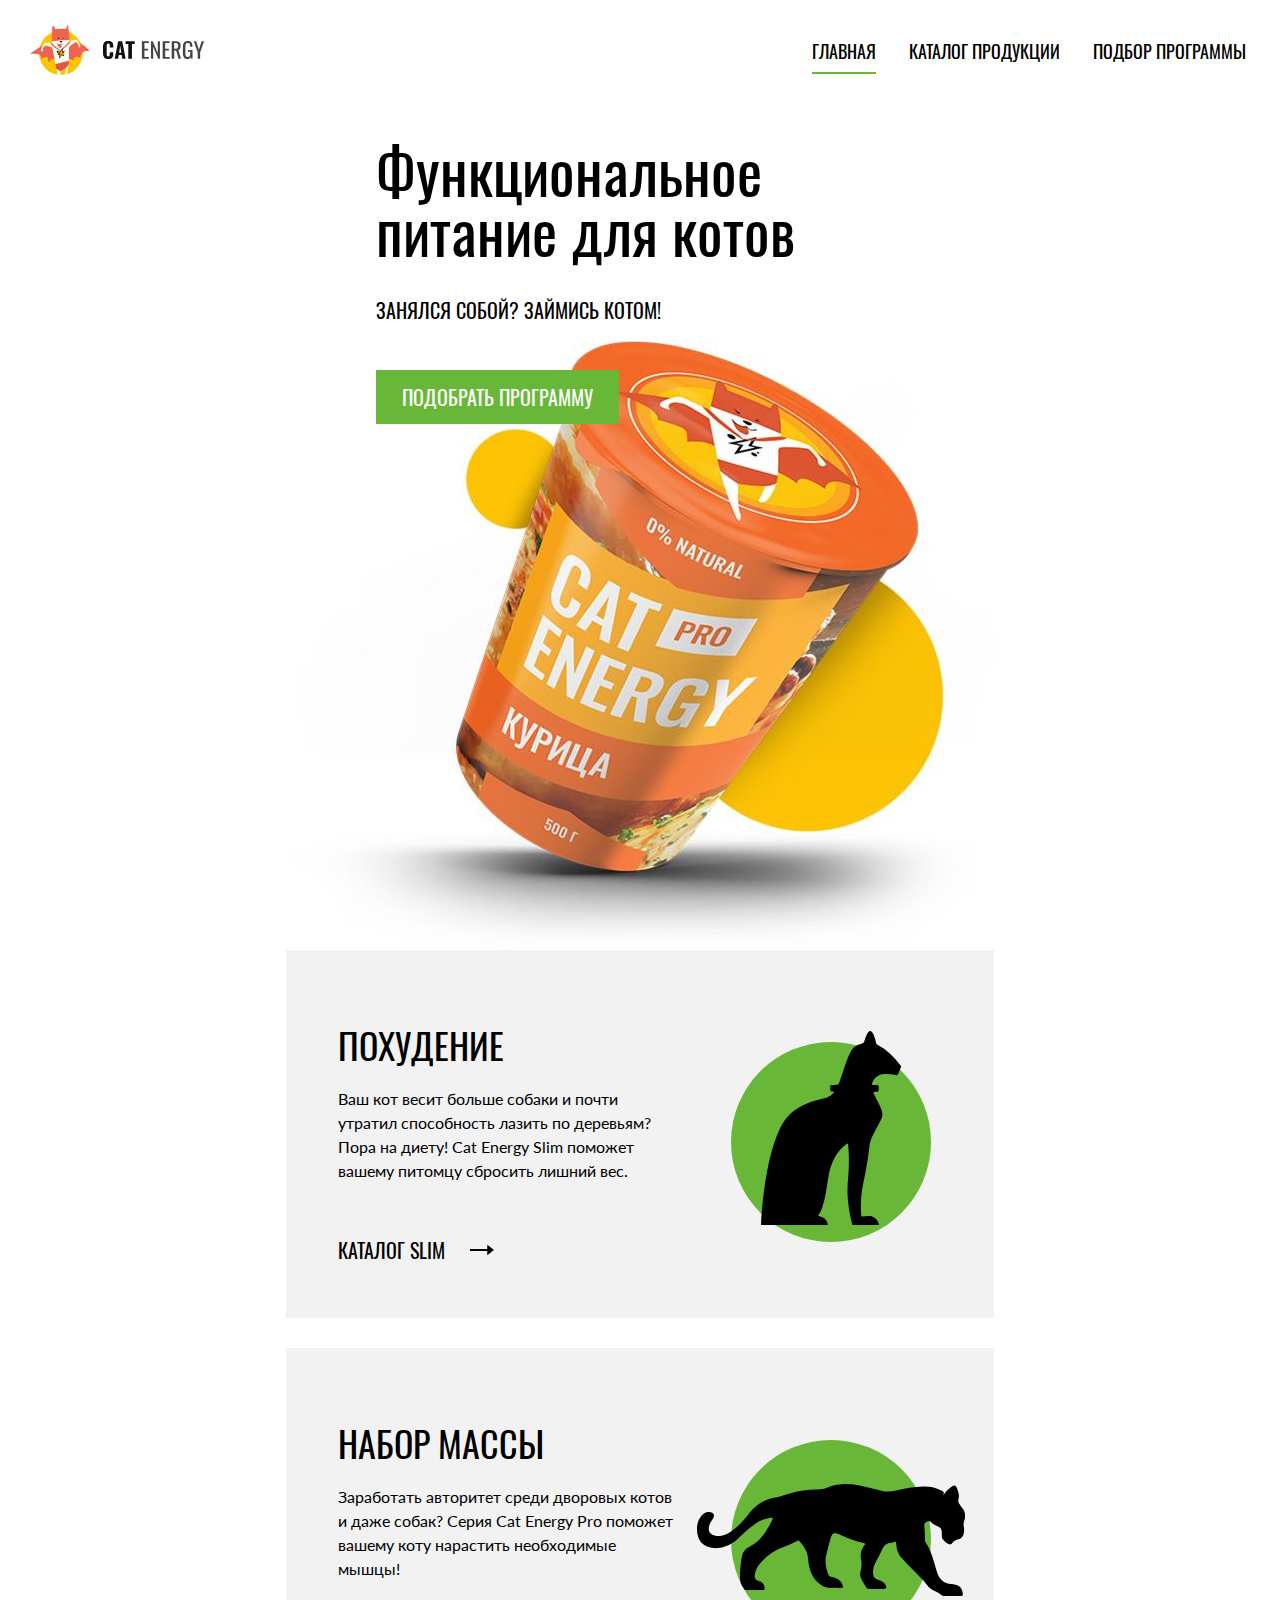
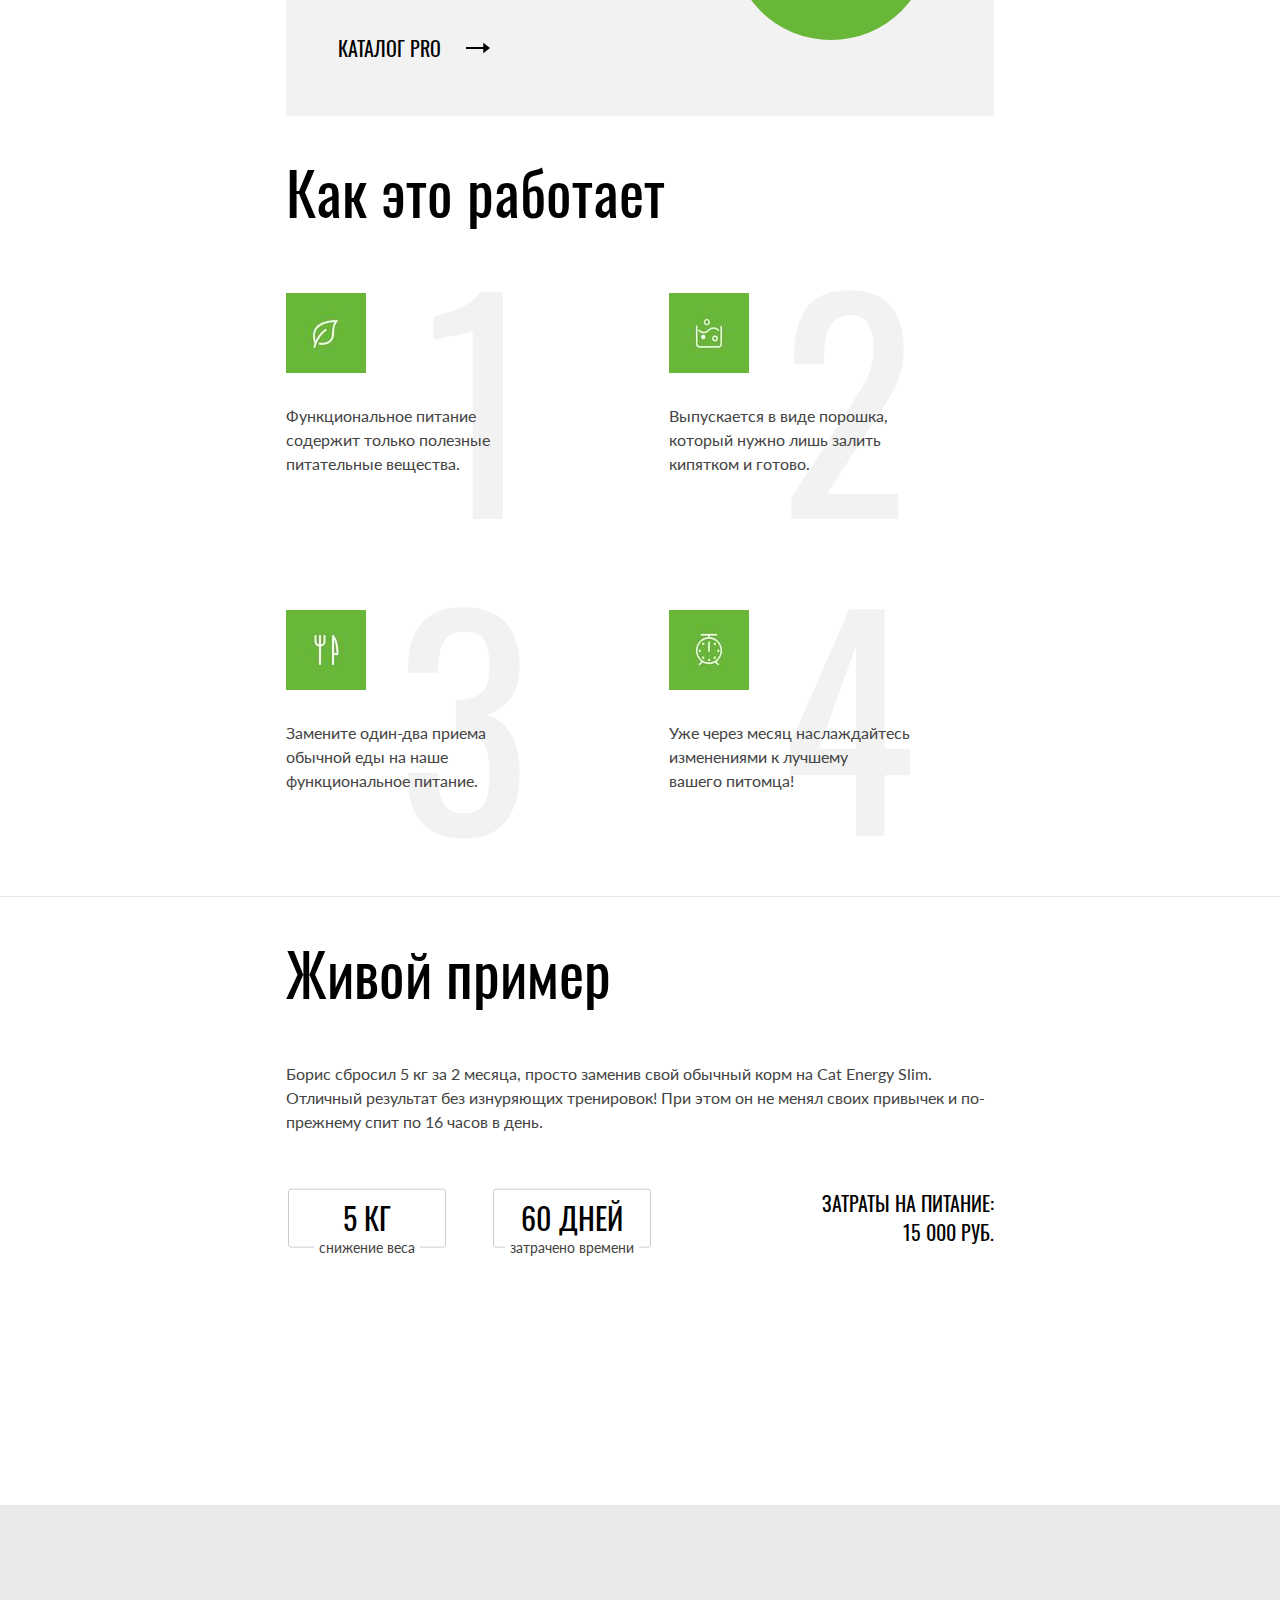
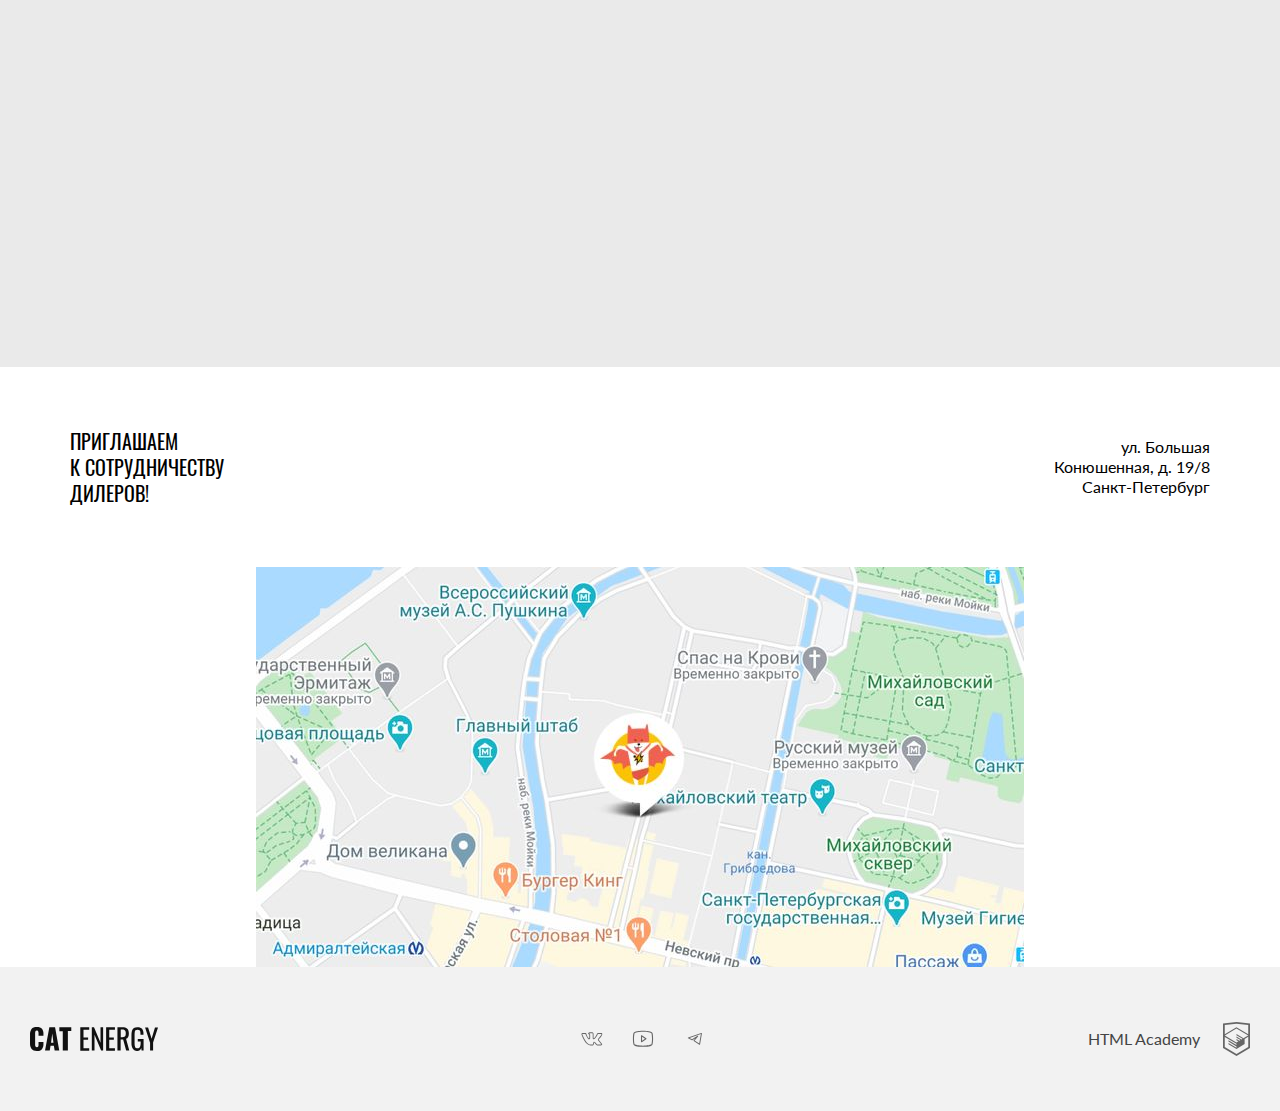
==== 12/index.html @ dd3bdf4f "Deploying to gh-pages from @ Onixel26/2522965-cat-energy-2@54f04f27e53004ab845d47463ffabe830abeaae7 " ====
<!DOCTYPE html><html lang="ru"><head><meta charset="UTF-8"><title>Cat Energy</title><meta name="viewport" content="width=device-width,initial-scale=1"><link rel="icon" href="favicon.ico"><link rel="icon" href="favicons/icon.svg" type="image/svg+xml"><link rel="apple-touch-icon" href="images/favicons/apple180.png"><link rel="manifest" href="manifest.webmanifest"><link rel="stylesheet" href="styles/styles.css"><script src="scripts/index.js" defer="defer"></script></head><body><header class="main-header"><a class="main-header__logo" href="#"><picture><source type="image/svg+xml" width="70" height="59" media="(min-width: 1440px)" srcset="images/content/logo/logo-desktop.svg"><source type="image/svg+xml" width="60" height="50" media="(min-width: 768px)" srcset="images/content/logo/logo-tablet.svg"><img src="images/content/logo/logo-mobile.svg" width="33" height="38" alt="Cat Energy логотип"></picture></a><a href="#"><picture><source type="image/svg+xml" width="118" height="21" media="(min-width: 1440px)" srcset="images/content/logo/text-logo-desktop.svg"><source type="image/svg+xml" width="101" height="18" media="(min-width: 768px)" srcset="images/content/logo/text-logo-tablet.svg"><img src="images/content/logo/text-logo-mobile.svg" width="101" height="18" alt="Cat Energy текстовый логотип"></picture></a><nav class="main-nav"><input class="burger-toggle" id="burger-toggle" name="burger-toggle-switch" type="checkbox"> <label for="burger-toggle"><span class="burger-toggle-decorate-border-center"></span></label><ul class="main-nav__list site-list"><li class="main-nav__item"><a class="main-nav__link main-nav__link--current" href="#">главная</a></li><li class="main-nav__item"><a class="main-nav__link" href="catalog.html">каталог продукции</a></li><li class="main-nav__item"><a class="main-nav__link" href="#">подбор программы</a></li></ul></nav></header><main class="page-main"><header class="page-main__header preview"><div class="preview__wrapper"><h3 class="preview__title">Функциональное питание для котов</h3><p class="preview__description">Занялся собой? Займись котом!</p><picture><source width="552" height="499" type="image/png" media="(min-width: 1440px)" srcset="images/content/preview/cat-food-preview-desktop@1x.png, images/content/preview/cat-food-preview-desktop@2x.png 2x"><source width="709" height="609" type="image/jpeg" media="(min-width: 768px)" srcset="images/content/preview/cat-food-preview-tablet@1x.jpg, images/content/preview/cat-food-preview-tablet@2x.jpg 2x"><img class="preview__image" src="images/content/preview/cat-food-preview-mobile@1x.png" srcset="images/content/preview/cat-food-preview-mobile@2x.png 2x" width="280" height="270" alt="Наш продукт"></picture><a class="button preview__select" href="#">подобрать программу</a></div></header><div class="blog-article-wrapper"><article class="blog-article"><div class="blog-article__title-wrapper"><div class="blog-article__cat-image"><span class="visually-hidden">Кошечка</span></div><h2 class="blog-article__title">похудение</h2></div><p class="blog-article__description">Ваш кот весит больше собаки и почти утратил способность лазить по деревьям? Пора на диету! Cat Energy Slim поможет вашему питомцу сбросить лишний вес.</p><a class="blog-article__button" href="#">каталог slim</a></article><article class="blog-article"><div class="blog-article__title-wrapper"><div class="blog-article__cat-image blog-article__cat-image--pro"><span class="visually-hidden">Кошечка</span></div><h2 class="blog-article__title">набор массы</h2></div><p class="blog-article__description">Заработать авторитет среди дворовых котов и даже собак? Серия Cat Energy Pro поможет вашему коту нарастить необходимые мышцы!</p><a class="blog-article__button" href="#">каталог pro</a></article></div><section class="advantages"><h2 class="advantages__title">Как это работает</h2><ul class="advantages__list"><li class="advantages__item"><p class="advantages__description">Функциональное питание содержит только полезные питательные вещества.</p></li><li class="advantages__item"><p class="advantages__description">Выпускается в виде порошка, который нужно лишь залить кипятком и готово.</p></li><li class="advantages__item"><p class="advantages__description">Замените один-два приема обычной еды на наше функциональное питание.</p></li><li class="advantages__item"><p class="advantages__description">Уже через месяц наслаждайтесь изменениями к лучшему вашего&nbsp;питомца!</p></li></ul></section><section class="review"><div class="review-container"><h2 class="review__title">Живой пример</h2><p class="review__description">Борис сбросил 5 кг за 2 месяца, просто заменив свой обычный корм на Cat Energy Slim. Отличный результат без изнуряющих тренировок! При этом он не менял своих привычек и по-прежнему спит по 16 часов в день.</p><div class="review__results-wrapper"><fieldset class="review__results"><legend class="review__results-title">снижение веса</legend><p class="review__results-description">5 кг</p></fieldset><fieldset class="review__results"><legend class="review__results-title">затрачено времени</legend><p class="review__results-description">60 дней</p></fieldset><h4 class="review__amount">затраты на питание: <span>15 000 руб.</span></h4></div></div></section></main><footer><address class="contacts"><div class="contacts-wrapper"><p class="contacts__title">приглашаем к&nbsp;сотрудничеству дилеров!</p><p class="contacts__description">ул. Большая Конюшенная, д. 19/8 Санкт-Петербург</p></div><div class="contacts__map-wrapper"><script async src="https://api-maps.yandex.ru/services/constructor/1.0/js/?um=constructor%3Af3ae4f041c8c75b8f6dee13e6ca60251a5fb6ab82fd69ae469c223d19f0957f6&amp;width=0;height=0;lang=ru_RU&amp;scroll=true"></script></div></address><div class="social-list-wrapper"><img src="images/content/logo/footer-text-logo.svg" alt="Текстовый логотип" width="128" height="24"><ul class="social-list"><li class="social-list__item"><a class="social-list__item-button social-list__item-button--vk" href="#"><span class="visually-hidden">Вконтакте</span></a></li><li class="social-list__item"><a class="social-list__item-button social-list__item-button--youtube" href="#"><span class="visually-hidden">Ютуб</span></a></li><li class="social-list__item"><a class="social-list__item-button social-list__item-button--tg" href="#"><span class="visually-hidden">Телеграм</span></a></li></ul><div class="copyright"><h3 class="copyright__title">HTML Academy</h3><img src="images/content/logo/footer-logo-copyright.svg" alt="Логотип html academy" width="27" height="34"></div></div></footer></body></html>
---- 12/styles/styles.css ----
@font-face{font-family:Lato;font-weight:400;font-style:normal;src:url(../fonts/lato/Lato-Regular.woff2)format("woff2");font-display:swap}@font-face{font-family:Oswald;font-weight:400;font-style:normal;src:url(../fonts/oswald/oswaldregular.woff2)format("woff2");font-display:swap}html{width:100%;height:100%}body{color:#000;background-color:#fff;width:100%;margin:0;font-family:Lato,sans-serif;font-size:14px;font-weight:400;line-height:18px;position:relative}img{display:block}a{color:#000;text-decoration:none}*,:before,:after{box-sizing:border-box}.button{color:#fff;text-transform:uppercase;text-align:center;background-color:#68b738;width:100%;padding-top:10px;padding-bottom:10px;font-family:Oswald,sans-serif;font-size:16px;font-weight:400;line-height:20px;display:inline-block}.visually-hidden{white-space:nowrap;-webkit-clip-path:inset(100%);clip-path:inset(100%);clip:rect(0 0 0 0);border:0;width:1px;height:1px;margin:-1px;padding:0;position:absolute;overflow:hidden}.main-header{justify-content:space-between;align-items:center;padding:13px 21px 14px 20px;display:flex;position:relative}@media (width>=768px){.main-header{justify-content:flex-start;margin-bottom:65px;padding:25px 34px 0 30px}}@media (width>=1440px){.main-header{padding:55px 110px 0}.main-header:before{content:"";z-index:-1;background-image:linear-gradient(#68b738d9,#68b738d9),url(../images/background/preview/preview-background-desktop@1x.jpg),linear-gradient(90deg,#515256,#424146);background-position:100% 100%;background-repeat:no-repeat;width:50%;height:694px;position:absolute;top:0;right:0}}@media (width>=768px){.main-header__logo{margin-right:13px}}@media (width>=1440px){.main-header__logo{margin-right:14px}}@media (width>=320px){.main-header--catalog{border-bottom:1px solid #d9d9d9;margin-bottom:27px}}@media (width>=768px){.main-header--catalog{border:none;margin-bottom:65px}}@media (width>=1440px){.main-header--catalog{margin-bottom:74px}.main-header--catalog:before{width:0;height:0}}.main-nav__link{text-transform:uppercase;border-bottom:1px solid #e6e6e6;width:100%;padding-top:22px;padding-bottom:23px;font-family:Oswald,sans-serif;font-size:20px;font-weight:400;line-height:20px;display:inline-block}@media (width>=768px){.main-nav__link{white-space:nowrap;border-bottom:none;padding-top:0;padding-bottom:12px;font-size:18px;font-weight:400;line-height:24px}}@media (width>=1440px){.main-nav__link{color:#fff;padding-bottom:10px;font-size:20px;font-weight:400;line-height:30px}}.main-nav__link:first-child{border-top:1px solid #e6e6e6}@media (width>=768px){.main-nav__link:first-child{border:none}}.main-nav label{background-color:#fff;width:24px;height:24px;display:block;position:relative}@media (width>=768px){.main-nav label{display:none}}.main-nav label:before,.main-nav label:after,.burger-toggle-decorate-border-center{background-color:#000;width:100%;height:2px;transition:all .3s;position:absolute}.main-nav label:before{content:"";top:2px}.main-nav label:after{content:"";bottom:4px}.burger-toggle-decorate-border-center{top:10px}.burger-toggle:checked~label:after{bottom:10px;transform:rotate(45deg)}.burger-toggle:checked~label:before,.burger-toggle:checked~label .burger-toggle-decorate-border-center{top:12px;transform:rotate(-45deg)}.burger-toggle:checked~.main-nav__list{transform:scale(1)}.burger-toggle{display:none}.main-nav__list{z-index:5;transform-origin:top;flex-direction:column;width:100%;margin-top:0;margin-bottom:0;padding-left:0;list-style:none;transition:all .5s;display:flex;position:absolute;top:65px;right:0;transform:scaleY(0)}@media (width>=768px){.main-nav__list{flex-direction:row;gap:33px;position:static;top:0;transform:scale(1)}}.main-nav__item{text-align:center;background-color:#fff;width:100%}@media (width>=1440px){.main-nav__item{background-color:#0000}}.main-nav{display:flex}@media (width>=768px){.main-nav{align-self:end;margin-left:auto}}@media (width>=1440px){.main-nav__link--catalog{color:#000}}@media (width>=768px){.main-nav__link--current,.main-nav__link--catalog--current{text-underline-offset:9px;text-underline-position:under;-webkit-text-decoration:underline #68b738;text-decoration:underline #68b738;text-decoration-thickness:2px}}@media (width>=1440px){.main-nav__link--current,.main-nav__link--catalog--current{text-underline-offset:6px}.main-nav__link--current{text-decoration-color:#fff}}.preview__title{color:#fff;margin-top:0;margin-bottom:25px;font-family:Oswald,sans-serif;font-size:36px;font-weight:400;line-height:36px}@media (width>=768px){.preview__title{color:#000;max-width:425px;margin-bottom:40px;margin-left:90px;font-size:60px;font-weight:400;line-height:60px}}@media (width>=1440px){.preview__title{margin-left:80px}}.preview__description{color:#fff;text-transform:uppercase;word-break:break-word;margin-top:0;margin-bottom:28px;font-family:Oswald,sans-serif;font-size:14px;font-weight:400;line-height:14px}@media (width>=768px){.preview__description{color:#000;max-width:425px;margin-bottom:50px;margin-left:90px;font-size:20px;font-weight:400;line-height:20px}}@media (width>=1440px){.preview__description{margin-bottom:52px;margin-left:80px}}.preview{color:#fff;text-align:center;background-image:linear-gradient(#68b738d9,#68b738d9),url(../images/background/preview/preview-background-mobile@1x.jpg),linear-gradient(90deg,#515256,#424146);background-position:50% 0;background-repeat:no-repeat;background-size:auto 302px;margin-bottom:20px}@media (resolution>=2dppx){.preview{background-image:linear-gradient(#68b738d9,#68b738d9),url(../images/background/preview/preview-background-mobile@2x.jpg),linear-gradient(90deg,#515256,#424146);background-position:50% 0;background-repeat:no-repeat;background-size:auto 302px}}@media (width>=768px){.preview{text-align:start;background:0 0;margin-bottom:0}}@media (width>=1440px){.preview{text-align:start;background:0 0;margin-bottom:82px;position:relative}}.preview__wrapper{width:280px;margin:0 auto;padding-top:27px}@media (width>=768px){.preview__wrapper{width:708px;padding:0 0 526px;position:relative}}@media (width>=1440px){.preview__wrapper{width:1220px;padding:110px 0 184px}}.preview__image{margin:0 auto}@media (width>=768px){.preview__image{z-index:-1;width:709px;height:609px;position:absolute;bottom:0;left:0}}@media (width>=1440px){.preview__image{width:552px;height:500px;top:29px;left:calc(50% - 162px)}}@media (width>=768px){.preview__select{width:auto;max-width:425px;margin-left:90px;padding:14px 26px;font-size:20px;font-weight:400;line-height:26px}}@media (width>=1440px){.preview__select{margin-left:80px}}.blog-article__title{text-transform:uppercase;margin-top:0;margin-bottom:0;font-family:Oswald,sans-serif;font-size:24px;font-weight:400;line-height:37px}@media (width>=768px){.blog-article__title{font-size:36px;font-weight:400;line-height:36px}}.blog-article__description{color:#444;border-bottom:1px solid #d9d9d9;margin-top:0;margin-bottom:15px;padding-bottom:23px;font-size:16px;font-weight:400;line-height:24px}@media (width>=768px){.blog-article__description{color:#000;border:none;margin-bottom:52px;padding-bottom:0;font-size:16px;font-weight:400;line-height:24px}}@media (width>=1440px){.blog-article__description{margin-bottom:27px}}.blog-article__button{text-transform:uppercase;margin-top:0;margin-bottom:0;font-family:Oswald,sans-serif;font-size:16px;font-weight:400;line-height:16px;position:relative}@media (width>=768px){.blog-article__button{font-size:20px;font-weight:400;line-height:30px}}.blog-article__button:after{content:"";background:url(../icons/stack.svg#blog-icon-arrow);width:24px;height:12px;display:block;position:absolute;top:calc(50% - 6px);right:-39px}@media (width>=768px){.blog-article__button:after{right:-49px}}.blog-article{background-color:#f2f2f2;padding:24px 20px 18px}@media (width>=768px){.blog-article{padding:77px 316px 53px 52px}}@media (width>=1440px){.blog-article{padding:47px 61px 55px 52px}}.blog-article-wrapper{grid-template-columns:1fr;gap:20px;width:280px;margin:0 auto 20px;display:grid}@media (width>=768px){.blog-article-wrapper{gap:30px;width:708px;margin-bottom:45px}}@media (width>=1440px){.blog-article-wrapper{grid-template-columns:repeat(2,570px);gap:80px;width:1220px;margin-bottom:71px}}.blog-article__cat-image{background-color:#68b738;border-radius:50%;width:50px;height:50px;margin-right:20px;position:relative}.blog-article__cat-image:before{content:"";background-image:url(../images/background/background-icons/blog-article-cat-icon-slim.svg);background-repeat:no-repeat;background-position:contain;width:36px;height:50px;display:block;position:absolute;top:-3px;left:7px}@media (width>=768px){.blog-article__cat-image{width:200px;height:200px;margin-right:0;position:absolute;top:15px;right:-253px}.blog-article__cat-image:before{width:140px;height:194px;top:-11px;left:30px}}@media (width>=1440px){.blog-article__cat-image{width:100px;height:100px;margin-right:62px;position:relative;top:auto;right:auto}.blog-article__cat-image:before{width:70px;height:97px;top:-6px;left:15px}}.blog-article__cat-image--pro:before{background-image:url(../images/background/background-icons/blog-article-cat-icon-pro.svg);width:67px;height:28px;top:11px;left:-9px}@media (width>=768px){.blog-article__cat-image--pro:before{width:268px;height:112px;top:44px;left:-34px}}@media (width>=1440px){.blog-article__cat-image--pro:before{width:134px;height:56px;top:20px;left:-19px}}.blog-article__title-wrapper{align-items:center;margin-bottom:22px;display:flex}@media (width>=768px){.blog-article__title-wrapper{margin-bottom:24px;position:relative}}@media (width>=1440px){.blog-article__title-wrapper{margin-bottom:39px}}.advantages__title{margin-top:0;margin-bottom:40px;font-family:Oswald,sans-serif;font-size:36px;font-weight:400;line-height:40px}@media (width>=768px){.advantages__title{margin-bottom:72px;font-size:60px;font-weight:400;line-height:60px}}.advantages__description{color:#444;margin-top:0;margin-bottom:0;font-size:14px;font-weight:400;line-height:18px}@media (width>=768px){.advantages__description{font-size:16px;font-weight:400;line-height:24px}}.advantages__list{grid-template-columns:1fr;grid-auto-rows:minmax(60px,1fr);gap:20px;margin:0 auto;padding-left:0;list-style:none;display:grid}@media (width>=768px){.advantages__list{counter-reset:blockNum 0;grid-template-columns:repeat(auto-fit,245px);gap:77px 138px}}@media (width>=1440px){.advantages__list{gap:79px}}.advantages{width:280px;margin:0 auto 49px}@media (width>=768px){.advantages{width:708px;margin-bottom:45px;padding-bottom:47px;position:relative}.advantages:after{content:"";background-color:#e6e6e6;width:200%;height:1px;position:absolute;bottom:0;left:-50%}}@media (width>=1440px){.advantages{border:none;width:1220px;margin-bottom:69px}.advantages:after{width:0;height:0}}.advantages__item{padding:2px 0 4px 80px}@media (width>=768px){.advantages__item{counter-increment:blockNum;background-size:80px 80px;padding:111px 0 57px;position:relative}.advantages__item:after{content:counter(blockNum);color:#f2f2f2;z-index:-1;font-family:Oswald,sans-serif;font-size:280px;font-weight:400;line-height:280px;display:inline-block;position:absolute;bottom:0;right:0}}.advantages__item:last-child{margin-bottom:0}.advantages__item:first-child{background-image:url(../images/background/advantages/advantages-background-mobile-1@1x.jpg);background-repeat:no-repeat;background-size:60px 60px}@media (resolution>=2dppx){.advantages__item:first-child{background-image:url(../images/background/advantages/advantages-background-mobile-1@2x.jpg);background-repeat:no-repeat;background-size:60px 60px}}@media (width>=768px){.advantages__item:first-child{background-image:url(../images/background/advantages/advantages-background-tablet-1@1x.jpg);background-repeat:no-repeat;background-size:80px 80px}}@media (width>=768px) and (resolution>=2dppx){.advantages__item:first-child{background-image:url(../images/background/advantages/advantages-background-tablet-1@2x.jpg);background-repeat:no-repeat;background-size:80px 80px}}.advantages__item:nth-child(2){background-image:url(../images/background/advantages/advantages-background-mobile-2@1x.jpg);background-repeat:no-repeat;background-size:60px 60px}@media (resolution>=2dppx){.advantages__item:nth-child(2){background-image:url(../images/background/advantages/advantages-background-mobile-2@2x.jpg);background-repeat:no-repeat;background-size:60px 60px}}@media (width>=768px){.advantages__item:nth-child(2){background-image:url(../images/background/advantages/advantages-background-tablet-2@1x.jpg);background-repeat:no-repeat;background-size:80px 80px}}@media (width>=768px) and (resolution>=2dppx){.advantages__item:nth-child(2){background-image:url(../images/background/advantages/advantages-background-tablet-2@2x.jpg);background-repeat:no-repeat;background-size:80px 80px}}.advantages__item:nth-child(3){background-image:url(../images/background/advantages/advantages-background-mobile-3@1x.jpg);background-repeat:no-repeat;background-size:60px 60px}@media (resolution>=2dppx){.advantages__item:nth-child(3){background-image:url(../images/background/advantages/advantages-background-mobile-3@2x.jpg);background-repeat:no-repeat;background-size:60px 60px}}@media (width>=768px){.advantages__item:nth-child(3){background-image:url(../images/background/advantages/advantages-background-tablet-3@1x.jpg);background-repeat:no-repeat;background-size:80px 80px}}@media (width>=768px) and (resolution>=2dppx){.advantages__item:nth-child(3){background-image:url(../images/background/advantages/advantages-background-tablet-3@2x.jpg);background-repeat:no-repeat;background-size:80px 80px}}.advantages__item:nth-child(4){background-image:url(../images/background/advantages/advantages-background-mobile-4@1x.jpg);background-repeat:no-repeat;background-size:60px 60px}@media (resolution>=2dppx){.advantages__item:nth-child(4){background-image:url(../images/background/advantages/advantages-background-mobile-4@2x.jpg);background-repeat:no-repeat;background-size:60px 60px}}@media (width>=768px){.advantages__item:nth-child(4){background-image:url(../images/background/advantages/advantages-background-tablet-4@1x.jpg);background-repeat:no-repeat;background-size:80px 80px}}@media (width>=768px) and (resolution>=2dppx){.advantages__item:nth-child(4){background-image:url(../images/background/advantages/advantages-background-tablet-4@2x.jpg);background-repeat:no-repeat;background-size:80px 80px}}.review{background-color:#eaeaea}@media (width>=768px){.review{z-index:-1;background-color:#fff;position:relative}.review:after{content:"";z-index:-2;background-color:#eaeaea;width:100%;height:462px;position:absolute;bottom:0;right:0}}@media (width>=1440px){.review:after{background-color:#f2f2f2}}.review-container{width:280px;margin:0 auto;padding-top:25px;padding-bottom:316px}@media (width>=768px){.review-container{width:708px;padding-top:0;padding-bottom:712px}}@media (width>=1440px){.review-container{width:1220px;padding-bottom:75px}}.review__title{margin-top:0;margin-bottom:40px;font-family:Oswald,sans-serif;font-size:36px;font-weight:400;line-height:40px}@media (width>=768px){.review__title{margin-bottom:60px;font-size:60px;font-weight:400;line-height:60px}}@media (width>=1440px){.review__title{margin-bottom:146px}}.review__description{color:#444;margin-top:0;margin-bottom:20px;font-size:14px;font-weight:400;line-height:18px}@media (width>=768px){.review__description{margin-bottom:55px;font-size:16px;font-weight:400;line-height:24px}}@media (width>=1440px){.review__description{max-width:436px;margin-bottom:69px}}.review__results-wrapper{grid-template-columns:1fr 1fr;column-gap:32px;display:grid}@media (width>=768px){.review__results-wrapper{grid-template-columns:162px 162px 1fr;column-gap:43px}}@media (width>=1440px){.review__results-wrapper{grid-template-columns:162px 162px;gap:55px 42px}}.review__results,.review__results-description,.review__results-title{transform:rotate(180deg)}.review__results{border:1px solid #cdcdcd;border-radius:3px;margin-bottom:20px}@media (width>=768px){.review__results{margin-bottom:0}}.review__results-description{text-align:center;text-transform:uppercase;margin-top:0;margin-bottom:0;font-family:Oswald,sans-serif;font-size:24px;font-weight:400;line-height:24px}@media (width>=768px){.review__results-description{font-size:30px;font-weight:400;line-height:37px}}.review__results-title{color:#444;text-align:center;max-width:87px;margin-top:0;margin-bottom:0;padding:0 15px;font-size:12px;font-weight:400;line-height:12px}@media (width>=768px){.review__results-title{max-width:135px;padding:0 5px;font-size:14px;font-weight:400;line-height:14px}}.review__amount{text-align:center;text-transform:uppercase;grid-column:1/3;margin-top:0;margin-bottom:0;font-family:Oswald,sans-serif;font-size:14px;font-weight:400;line-height:20px}@media (width>=768px){.review__amount{text-align:right;grid-column:3/4;max-width:174px;margin-left:auto;font-size:20px;font-weight:400;line-height:29px}}@media (width>=1440px){.review__amount{text-align:left;grid-column:1/3;max-width:none;margin-left:0}.review__amount span{margin-left:63px}}.contacts-wrapper{grid-template-columns:repeat(2,140px);justify-content:space-between;align-items:center;padding:26px 20px;display:grid}@media (width>=768px){.contacts-wrapper{grid-template-columns:163px 163px;padding:61px 70px}}@media (width>=1440px){.contacts-wrapper{background-color:#fff;width:565px;padding:60px 78px 60px 80px;position:absolute;top:95px;left:110px}}.contacts__title{text-transform:uppercase;margin-top:0;margin-bottom:0;font-family:Oswald,sans-serif;font-size:16px;font-style:normal;font-weight:400;line-height:20px}@media (width>=768px){.contacts__title{font-size:20px;font-weight:400;line-height:26px}}.contacts__description{margin-top:0;margin-bottom:0;font-size:14px;font-style:normal;font-weight:400;line-height:20px}@media (width>=768px){.contacts__description{text-align:right;font-size:16px;font-weight:400;line-height:20px}}.contacts__map-wrapper{background-image:url(../images/background/save-map-background/save-map-mobile@1x.jpg);background-position:50% 0;background-repeat:no-repeat;background-size:contain;width:100%;height:362px}@media (resolution>=2dppx){.contacts__map-wrapper{background-image:url(../images/background/save-map-background/save-map-mobile@2x.jpg);background-repeat:no-repeat;background-size:contain}}@media (width>=768px){.contacts__map-wrapper{background-image:url(../images/background/save-map-background/save-map-tablet@1x.jpg);background-repeat:no-repeat;background-size:contain;height:400px}}@media (width>=768px) and (resolution>=2dppx){.contacts__map-wrapper{background-image:url(../images/background/save-map-background/save-map-tablet@2x.jpg);background-repeat:no-repeat;background-size:contain}}@media (width>=1440px){.contacts__map-wrapper{background-image:url(../images/background/save-map-background/save-map-desktop@1x.jpg);background-repeat:no-repeat;background-size:contain}}.contacts-wrapper--catalog{background-color:#f2f2f2}@media (width>=1440px){.contacts{position:relative}}.social-list-wrapper{text-align:center;background-color:#f2f2f2;flex-direction:column;align-items:center;padding:40px 20px;display:flex}@media (width>=768px){.social-list-wrapper{text-align:start;flex-direction:row;justify-content:space-between;padding:55px 30px}}.social-list-wrapper img{margin-bottom:20px}@media (width>=768px){.social-list-wrapper img{margin-bottom:0}}.social-list{border-top:1px solid #d9d9d9;border-bottom:1px solid #d9d9d9;justify-content:center;gap:24px;width:100%;margin-top:0;margin-bottom:20px;padding-top:20px;padding-bottom:20px;padding-left:0;list-style:none;display:flex}@media (width>=768px){.social-list{border:none;margin-bottom:0;padding:0 0 0 40px}}.social-list__item-button{width:28px;height:20px;display:block}.social-list__item-button--vk{background-image:url(../icons/stack.svg#social-button-vk);background-position:50%;background-repeat:no-repeat;background-size:27px 17px}.social-list__item-button--youtube{background-image:url(../icons/stack.svg#social-button-youtube);background-position:50%;background-repeat:no-repeat;background-size:24px 18.5px}.social-list__item-button--tg{background-image:url(../icons/stack.svg#social-button-tg);background-position:50%;background-repeat:no-repeat;background-size:19.5px 17px}.copyright{justify-content:space-between;align-items:center;width:100%;display:flex}@media (width>=768px){.copyright{justify-content:flex-start;gap:23px;width:auto}}.copyright__title{color:#444;white-space:nowrap;margin-top:0;margin-bottom:0;font-size:16px;font-weight:400;line-height:20px}.copyright img{margin-bottom:0}.catalog-layout__title{width:280px;margin:0 auto 41px;font-family:Oswald,sans-serif;font-size:36px;font-weight:400;line-height:36px}@media (width>=768px){.catalog-layout__title{border:none;width:708px;margin-bottom:165px;font-size:60px;font-weight:400;line-height:60px}}@media (width>=1152px){.catalog-layout__title{width:1092px}}@media (width>=1440px){.catalog-layout__title{width:1220px}}.catalog-layout__list{border-top:1px solid #ebebeb;border-bottom:1px solid #ebebeb;grid-template-columns:repeat(auto-fit,320px);justify-content:center;margin-top:0;margin-bottom:0;padding-left:0;list-style:none;display:grid}@media (width>=768px){.catalog-layout__list{border:none;grid-template-columns:repeat(auto-fit,324px);gap:141px 60px;padding:0 30px}}@media (width>=1440px){.catalog-layout__list{grid-template-columns:repeat(4,245px);gap:144px 80px;padding:0 110px}}.catalog-layout__item{grid-template-columns:1fr 1fr;padding:20px 20px 24px;display:grid}.catalog-layout__item:not(:last-child){border-bottom:1px solid #ebebeb}@media (width>=640px){.catalog-layout__item:nth-last-child(2){border:none}}@media (width>=768px){.catalog-layout__item{background-color:#f2f2f2;border:none;grid-template-columns:1fr;padding:0 37px 40px}}.catalog-layout__item-title{text-transform:uppercase;color:#222;max-width:76px;margin-top:0;margin-bottom:14px;font-family:Oswald,sans-serif;font-size:16px;font-weight:400;line-height:20px}@media (width>=768px){.catalog-layout__item-title{text-align:center;max-width:135px;margin:0 auto 20px;font-size:20px;font-weight:400;line-height:24px}}@media (width>=1440px){.catalog-layout__item-title{margin-bottom:23px}}.catalog-layout__item-description{color:#444;margin-top:0;margin-bottom:21px;font-size:12px;font-weight:400;line-height:16px}@media (width>=768px){.catalog-layout__item-description{margin-bottom:32px;font-size:16px;font-weight:400;line-height:20px}}.catalog-layout__item-description dd{text-align:right;margin-left:auto}@media (width>=768px){.catalog-layout__item-description dd{border-bottom:1px solid #cdcdcd;margin-bottom:7px;padding-bottom:4px}}.catalog-layout__item-description dt{float:left;clear:both}.catalog-layout__item--additional{text-align:center;grid-template-columns:1fr;padding-top:78px}@media (width>=768px){.catalog-layout__item--additional{background:0 0;border:2px solid #f2f2f2;padding-top:158px;padding-bottom:38px}}@media (width>=1440px){.catalog-layout__item--additional{padding-top:148px}}.catalog-layout__item-description--additional{color:#444;margin-top:0;margin-bottom:21px;font-size:12px;font-weight:400;line-height:16px;display:inline}@media (width>=768px){.catalog-layout__item-description--additional{margin-bottom:82px;font-size:16px;font-weight:400;line-height:18px}}@media (width>=1440px){.catalog-layout__item-description--additional{margin-bottom:90px}}.catalog-layout__item-title--additional{max-width:100%;margin-top:0;margin-bottom:8px;position:relative}.catalog-layout__item-title--additional:before,.catalog-layout__item-title--additional:after{content:"";background-color:#d3d3d3;width:30px;height:2px;display:block;position:absolute;top:-39px;left:50%;transform:translate(-50%)}.catalog-layout__item-title--additional:after{transform:translate(-50%)rotate(90deg)}@media (width>=768px){.catalog-layout__item-title--additional{max-width:170px;margin-bottom:23px}.catalog-layout__item-title--additional:before,.catalog-layout__item-title--additional:after{width:60px;top:-80px}}@media (width>=1440px){.catalog-layout__item-title--additional{margin-bottom:26px}.catalog-layout__item-title--additional:before,.catalog-layout__item-title--additional:after{top:-70px}}.catalog-layout__item-button-additional{color:#444;background-color:#f2f2f2}.catalog-layout{margin-bottom:25px}@media (width>=768px){.catalog-layout{margin-bottom:74px}}.catalog-layout__item-image-wrapper{justify-content:center;align-items:center;width:140px;height:107px;display:flex}@media (width>=768px){.catalog-layout__item-image-wrapper{width:200px;height:210px;margin:-71px auto 22px}}@media (width>=1440px){.catalog-layout__item-image-wrapper{width:169px;height:210px;margin-bottom:12px}}.catalog-layout__item-button{grid-column:1/3}@media (width>=768px){.catalog-layout__item-button{grid-column:1/2}}.sub-product{grid-template-columns:1fr;margin-bottom:40px;padding:0 20px;display:grid}@media (width>=768px){.sub-product{width:708px;margin:0 auto 80px;padding:0}}@media (width>=1440px){.sub-product{grid-template-columns:896px 245px;column-gap:80px;width:1220px}}.sub-product__list{margin-top:0;margin-bottom:35px;padding-left:0;list-style:none}@media (width>=768px){.sub-product__list{margin-bottom:70px}}@media (width>=1440px){.sub-product__list{margin-bottom:0}}.sub-product__item{border-bottom:1px solid #cdcdcd;grid-template-columns:1fr;padding:13px 0 19px;display:grid}.sub-product__item:first-child{border-top:1px solid #cdcdcd}@media (width>=768px){.sub-product__item{border-left:1px solid #cdcdcd;border-right:1px solid #cdcdcd;grid-template-columns:1fr 1fr;padding:26px 38px 28px}}@media (width>=1440px){.sub-product__item{border:none;border-bottom:1px solid #cdcdcd;grid-template-columns:160px auto 244px;align-items:center;padding:15px 0 17px}}.sub-product__title{margin-top:0;margin-bottom:36px;font-family:Oswald,sans-serif;font-size:24px;font-weight:400;line-height:24px}@media (width>=768px){.sub-product__title{margin-bottom:80px;margin-left:40px;font-size:32px;font-weight:400;line-height:32px}}@media (width>=1440px){.sub-product__title{grid-column:1/3;margin-left:0;font-size:40px;font-weight:400;line-height:40px}}.line-shadow-title{background:#fff;width:-moz-fit-content;width:fit-content;position:relative;box-shadow:-40px 0 #fff,40px 0 #fff}.line-shadow-title:after{content:"";z-index:-1;background:#68b738;width:100vw;height:2px;position:absolute;top:calc(50% - 1px);right:0;box-shadow:100vw 0 #68b738}.sub-product__item-title{text-transform:uppercase;margin-top:0;margin-bottom:13px;font-family:Oswald,sans-serif;font-size:16px;font-weight:400;line-height:16px}@media (width>=768px){.sub-product__item-title{margin-bottom:25px;font-size:20px;font-weight:400;line-height:20px}}@media (width>=1440px){.sub-product__item-title{margin-bottom:0}}.sub-product__item-description{grid-template-columns:max-content auto;margin-top:0;margin-bottom:15px;font-size:14px;font-weight:400;line-height:14px;display:grid}@media (width>=768px){.sub-product__item-description{grid-template-columns:1fr 90px;margin-bottom:0;font-size:16px;font-weight:400;line-height:20px}}@media (width>=1440px){.sub-product__item-description{grid-template-columns:295px 1fr;margin-right:40px}}.sub-product__item-description dt{float:left}@media (width>=768px){.sub-product__item-description dt{text-align:right}}.sub-product__item-description dd{text-align:right;margin-left:0}@media (width>=768px){.sub-product__item-button{grid-column:1/3}}@media (width>=1440px){.sub-product__item-button{grid-column:3/4}}.sub-product__promo{background-image:linear-gradient(#68b738d9,#68b738d9),url(../images/background/sub-product/sub-product-background-mobile@1x.jpg),linear-gradient(90deg,#515256,#424146);background-position:50%;background-repeat:no-repeat;background-size:cover;justify-content:center;width:100%;min-height:290px;display:flex}@media (resolution>=2dppx){.sub-product__promo{background-image:linear-gradient(#68b738d9,#68b738d9),url(../images/background/sub-product/sub-product-background-mobile@2x.jpg),linear-gradient(90deg,#515256,#424146);background-repeat:no-repeat}}@media (width>=768px){.sub-product__promo{background-image:linear-gradient(#68b738d9,#68b738d9),url(../images/background/sub-product/sub-product-background-tablet@1x.jpg),linear-gradient(90deg,#515256,#424146);background-repeat:no-repeat;justify-content:flex-end;min-height:200px}}@media (width>=768px) and (resolution>=2dppx){.sub-product__promo{background-image:linear-gradient(#68b738d9,#68b738d9),url(../images/background/sub-product/sub-product-background-tablet@2x.jpg),linear-gradient(90deg,#515256,#424146);background-repeat:no-repeat}}@media (width>=1440px){.sub-product__promo{min-height:none;background-image:linear-gradient(#68b738d9,#68b738d9),url(../images/background/sub-product/sub-product-background-mobile@2x.jpg),linear-gradient(90deg,#515256,#424146);background-repeat:no-repeat}}.sub-product__promo p{color:#fff;text-align:center;max-width:161px;margin-top:0;margin-bottom:0;padding:187px 0 43px;font-size:16px;font-weight:400;line-height:20px;position:relative}.sub-product__promo p:after{content:"";background:url(../images/background/sub-product/sub-product-gift-icon.svg);width:78px;height:80px;display:block;position:absolute;top:59px;left:50%;transform:translate(-50%)}@media (width>=768px){.sub-product__promo p{text-align:start;margin:71px 125px 69px 0;padding:0}.sub-product__promo p:after{top:-14px;left:-304px}}@media (width>=1440px){.sub-product__promo p{text-align:center;margin:auto auto 0;padding:0 0 43px}.sub-product__promo p:after{width:80px;height:83px;top:-129px;left:50%;transform:translate(-50%)}}.newsletter-catalog{margin-bottom:40px;padding:0 20px}@media (width>=768px){.newsletter-catalog{width:632px;margin:0 auto 80px;padding:0}}@media (width>=1440px){.newsletter-catalog{width:1220px;margin-bottom:104px}}.newsletter-catalog__title{margin-top:0;margin-bottom:32px;font-family:Oswald,sans-serif;font-size:24px;font-weight:400;line-height:24px}@media (width>=768px){.newsletter-catalog__title{margin-bottom:66px;margin-left:2px;font-size:32px;font-weight:400;line-height:32px}}@media (width>=1440px){.newsletter-catalog__title{margin-bottom:72px;font-size:40px;font-weight:400;line-height:40px}}.newsletter-catalog__description{text-align:center;margin-top:0;margin-bottom:24px;font-family:Oswald,sans-serif;font-size:16px;font-weight:400;line-height:24px}@media (width>=768px){.newsletter-catalog__description{font-size:24px;font-weight:400;line-height:32px}}@media (width>=1440px){.newsletter-catalog__description{max-width:752px;margin:0 auto 24px}}.newsletter-catalog__input{color:#444;text-transform:uppercase;box-sizing:border-box;border:1px solid #cdcdcd;width:100%;padding:13px;font-family:Oswald,sans-serif;font-size:20px;font-weight:400;line-height:30px}.newsletter-catalog__button{border:none;outline:none;padding-top:15px;padding-bottom:15px}.newsletter-catalog__form{grid-template-columns:1fr;gap:24px;display:grid}@media (width>=768px){.newsletter-catalog__form{grid-template-columns:66% 33%;gap:0}}@media (width>=1440px){.newsletter-catalog__form{max-width:752px;margin:0 auto}}
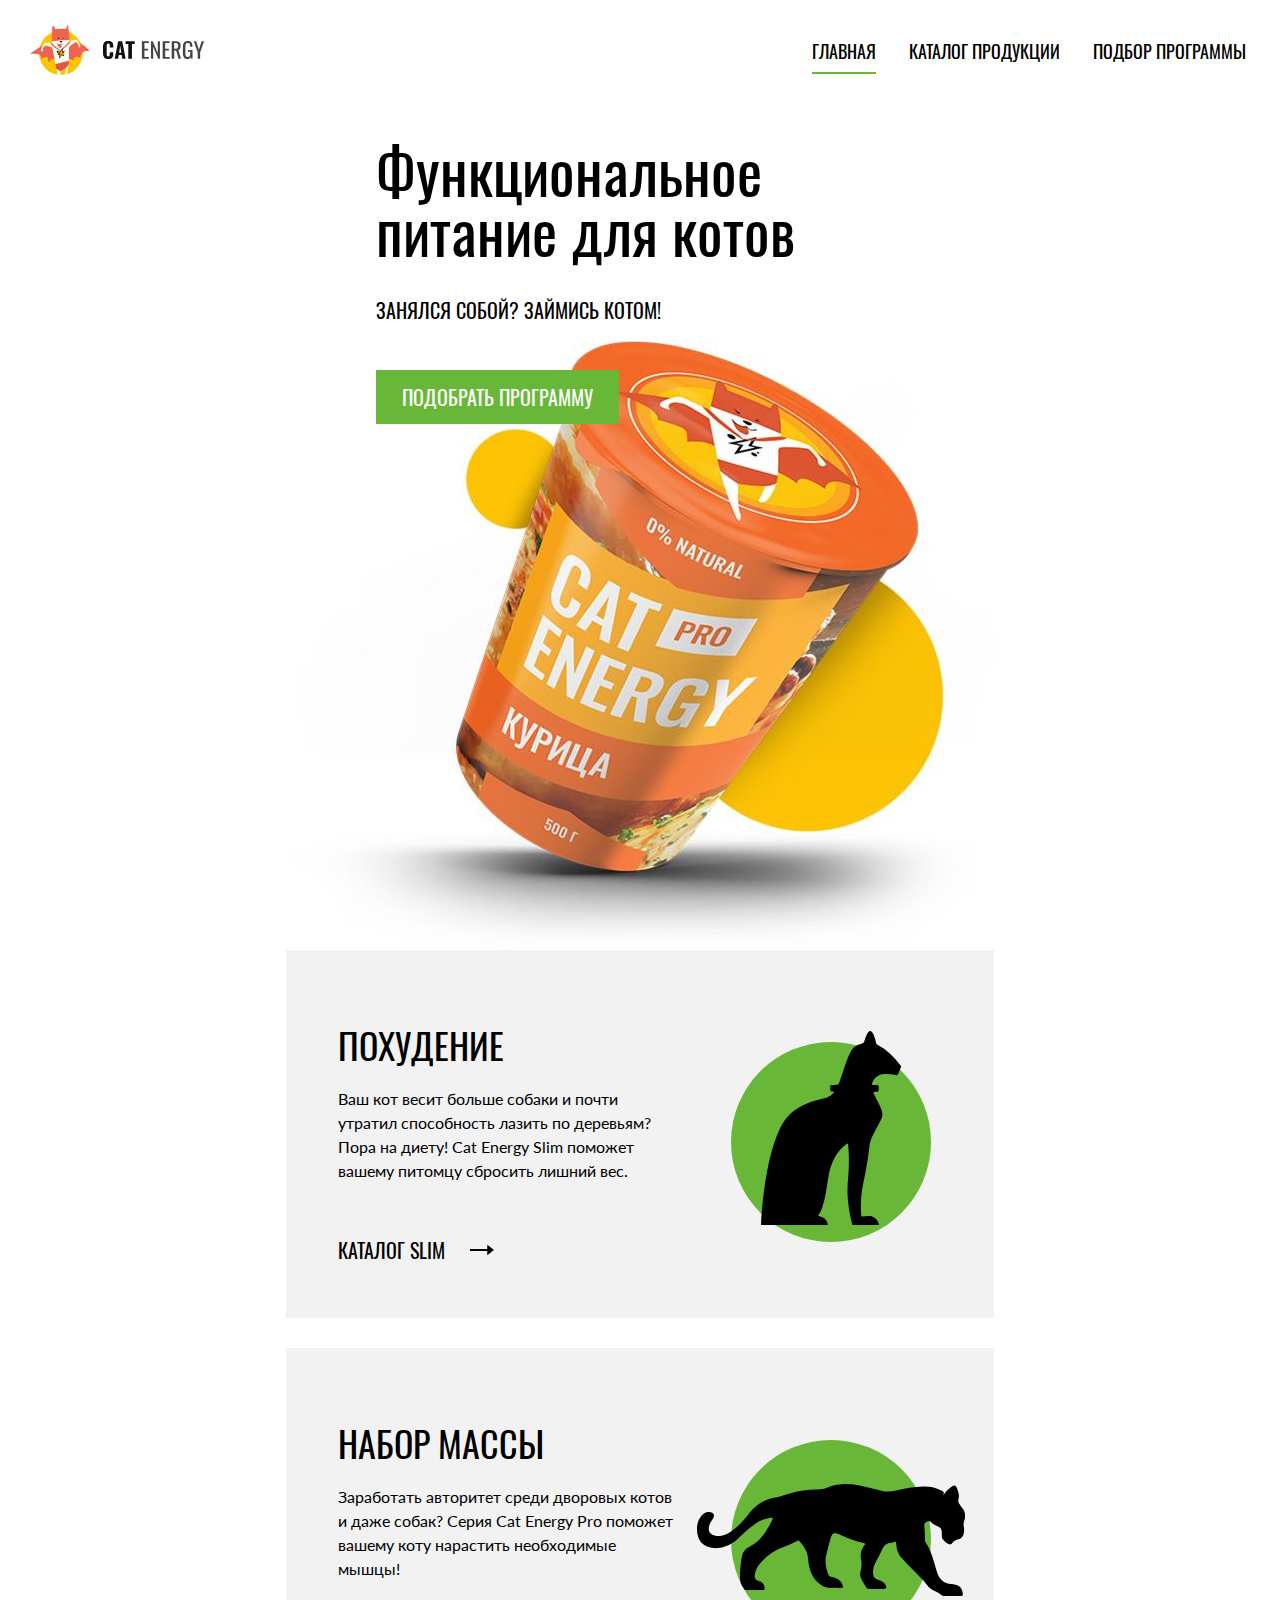
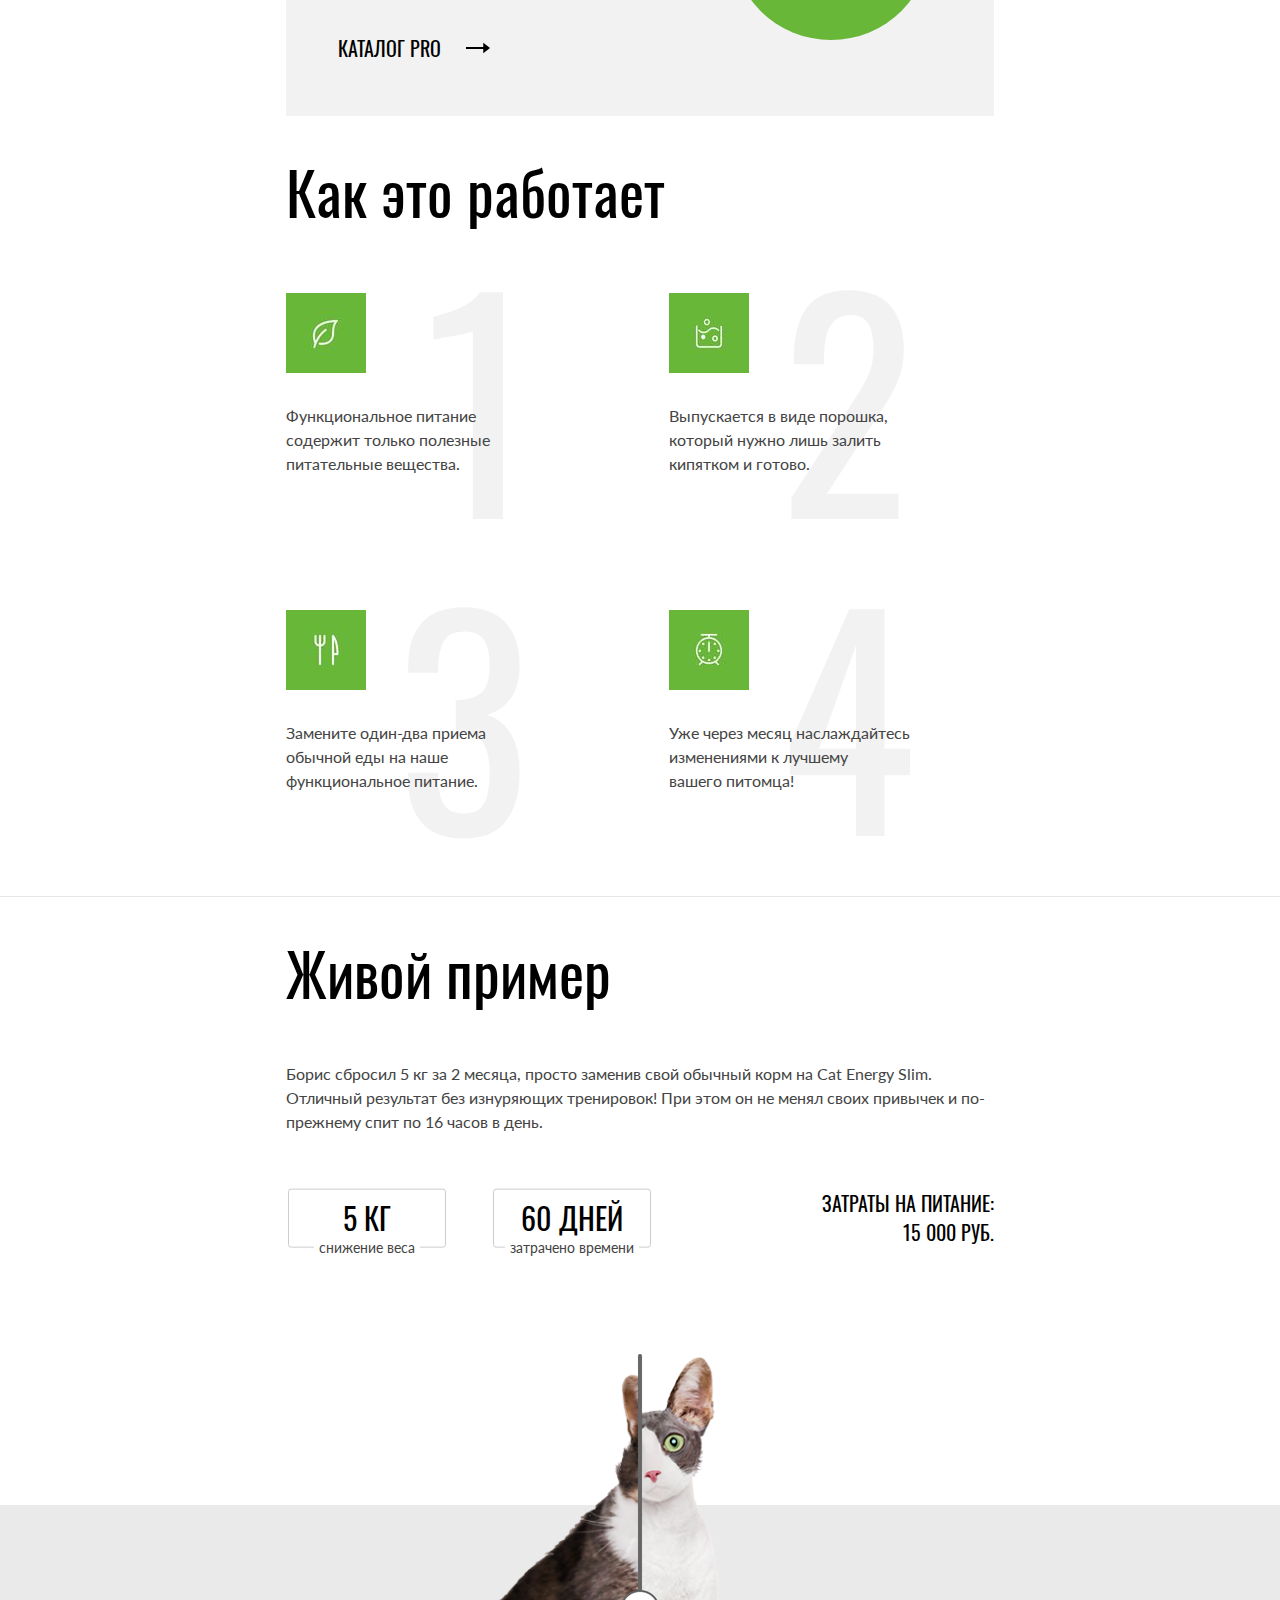
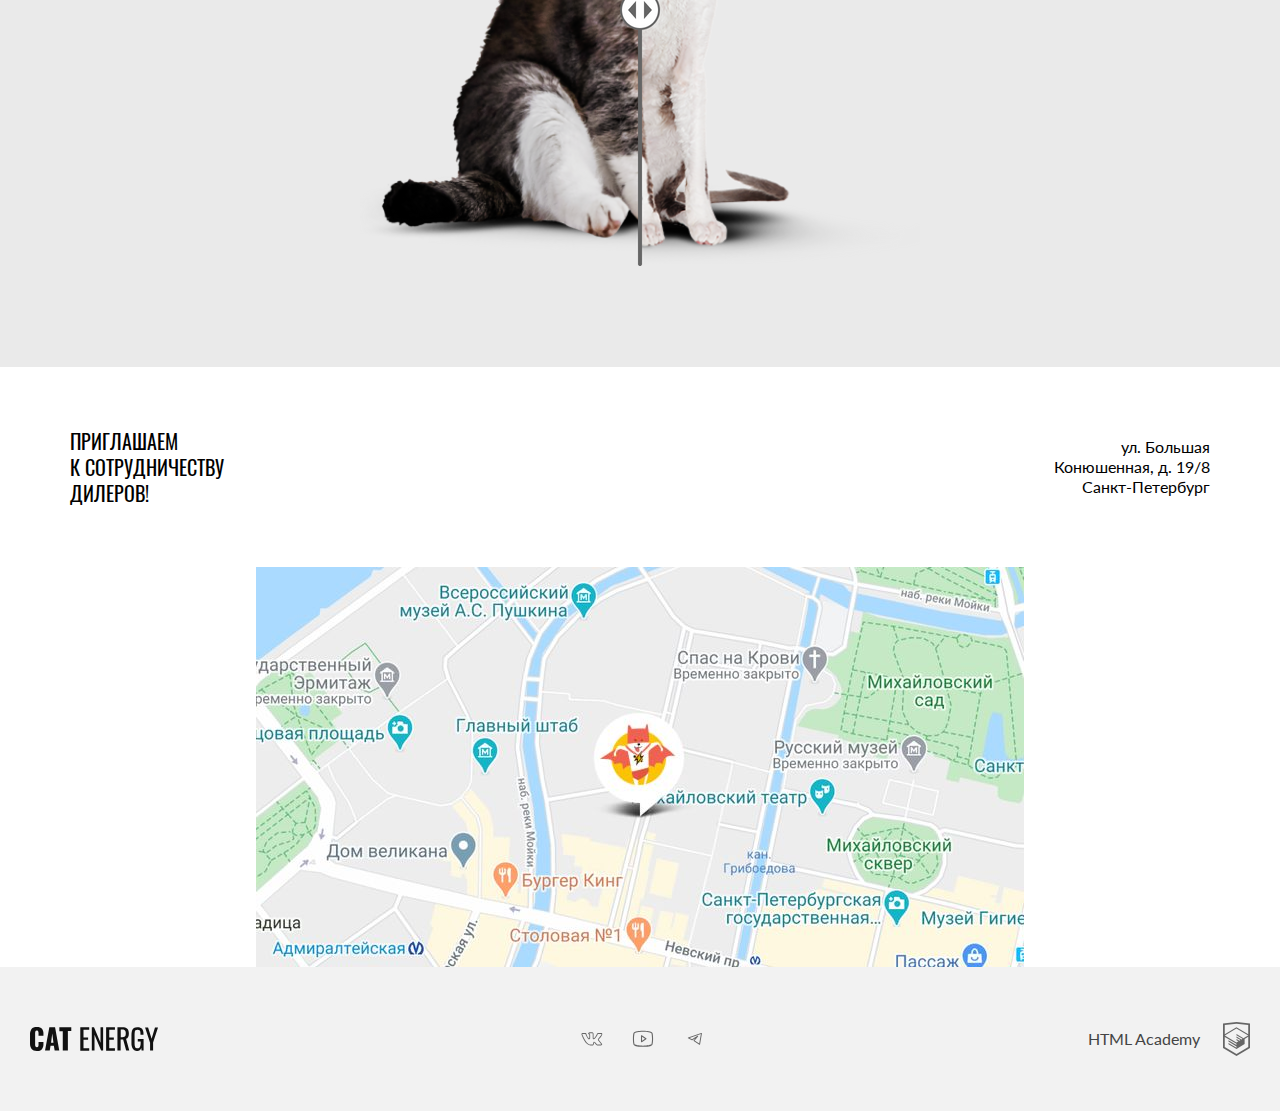
==== commit 2bd2d8a0: "Deploying to gh-pages from @ Onixel26/2522965-cat-energy-2@54f04f27e53004ab845d47463ffabe830abeaae7 " ====
--- a/12/index.html
+++ b/12/index.html
@@ -1 +1 @@
-<!DOCTYPE html><html lang="ru"><head><meta charset="UTF-8"><title>Cat Energy</title><meta name="viewport" content="width=device-width,initial-scale=1"><link rel="icon" href="favicon.ico"><link rel="icon" href="favicons/icon.svg" type="image/svg+xml"><link rel="apple-touch-icon" href="images/favicons/apple180.png"><link rel="manifest" href="manifest.webmanifest"><link rel="stylesheet" href="styles/styles.css"><script src="scripts/index.js" defer="defer"></script></head><body><header class="main-header"><a class="main-header__logo" href="#"><picture><source type="image/svg+xml" width="70" height="59" media="(min-width: 1440px)" srcset="images/content/logo/logo-desktop.svg"><source type="image/svg+xml" width="60" height="50" media="(min-width: 768px)" srcset="images/content/logo/logo-tablet.svg"><img src="images/content/logo/logo-mobile.svg" width="33" height="38" alt="Cat Energy логотип"></picture></a><a href="#"><picture><source type="image/svg+xml" width="118" height="21" media="(min-width: 1440px)" srcset="images/content/logo/text-logo-desktop.svg"><source type="image/svg+xml" width="101" height="18" media="(min-width: 768px)" srcset="images/content/logo/text-logo-tablet.svg"><img src="images/content/logo/text-logo-mobile.svg" width="101" height="18" alt="Cat Energy текстовый логотип"></picture></a><nav class="main-nav"><input class="burger-toggle" id="burger-toggle" name="burger-toggle-switch" type="checkbox"> <label for="burger-toggle"><span class="burger-toggle-decorate-border-center"></span></label><ul class="main-nav__list site-list"><li class="main-nav__item"><a class="main-nav__link main-nav__link--current" href="#">главная</a></li><li class="main-nav__item"><a class="main-nav__link" href="catalog.html">каталог продукции</a></li><li class="main-nav__item"><a class="main-nav__link" href="#">подбор программы</a></li></ul></nav></header><main class="page-main"><header class="page-main__header preview"><div class="preview__wrapper"><h3 class="preview__title">Функциональное питание для котов</h3><p class="preview__description">Занялся собой? Займись котом!</p><picture><source width="552" height="499" type="image/png" media="(min-width: 1440px)" srcset="images/content/preview/cat-food-preview-desktop@1x.png, images/content/preview/cat-food-preview-desktop@2x.png 2x"><source width="709" height="609" type="image/jpeg" media="(min-width: 768px)" srcset="images/content/preview/cat-food-preview-tablet@1x.jpg, images/content/preview/cat-food-preview-tablet@2x.jpg 2x"><img class="preview__image" src="images/content/preview/cat-food-preview-mobile@1x.png" srcset="images/content/preview/cat-food-preview-mobile@2x.png 2x" width="280" height="270" alt="Наш продукт"></picture><a class="button preview__select" href="#">подобрать программу</a></div></header><div class="blog-article-wrapper"><article class="blog-article"><div class="blog-article__title-wrapper"><div class="blog-article__cat-image"><span class="visually-hidden">Кошечка</span></div><h2 class="blog-article__title">похудение</h2></div><p class="blog-article__description">Ваш кот весит больше собаки и почти утратил способность лазить по деревьям? Пора на диету! Cat Energy Slim поможет вашему питомцу сбросить лишний вес.</p><a class="blog-article__button" href="#">каталог slim</a></article><article class="blog-article"><div class="blog-article__title-wrapper"><div class="blog-article__cat-image blog-article__cat-image--pro"><span class="visually-hidden">Кошечка</span></div><h2 class="blog-article__title">набор массы</h2></div><p class="blog-article__description">Заработать авторитет среди дворовых котов и даже собак? Серия Cat Energy Pro поможет вашему коту нарастить необходимые мышцы!</p><a class="blog-article__button" href="#">каталог pro</a></article></div><section class="advantages"><h2 class="advantages__title">Как это работает</h2><ul class="advantages__list"><li class="advantages__item"><p class="advantages__description">Функциональное питание содержит только полезные питательные вещества.</p></li><li class="advantages__item"><p class="advantages__description">Выпускается в виде порошка, который нужно лишь залить кипятком и готово.</p></li><li class="advantages__item"><p class="advantages__description">Замените один-два приема обычной еды на наше функциональное питание.</p></li><li class="advantages__item"><p class="advantages__description">Уже через месяц наслаждайтесь изменениями к лучшему вашего&nbsp;питомца!</p></li></ul></section><section class="review"><div class="review-container"><h2 class="review__title">Живой пример</h2><p class="review__description">Борис сбросил 5 кг за 2 месяца, просто заменив свой обычный корм на Cat Energy Slim. Отличный результат без изнуряющих тренировок! При этом он не менял своих привычек и по-прежнему спит по 16 часов в день.</p><div class="review__results-wrapper"><fieldset class="review__results"><legend class="review__results-title">снижение веса</legend><p class="review__results-description">5 кг</p></fieldset><fieldset class="review__results"><legend class="review__results-title">затрачено времени</legend><p class="review__results-description">60 дней</p></fieldset><h4 class="review__amount">затраты на питание: <span>15 000 руб.</span></h4></div></div></section></main><footer><address class="contacts"><div class="contacts-wrapper"><p class="contacts__title">приглашаем к&nbsp;сотрудничеству дилеров!</p><p class="contacts__description">ул. Большая Конюшенная, д. 19/8 Санкт-Петербург</p></div><div class="contacts__map-wrapper"><script async src="https://api-maps.yandex.ru/services/constructor/1.0/js/?um=constructor%3Af3ae4f041c8c75b8f6dee13e6ca60251a5fb6ab82fd69ae469c223d19f0957f6&amp;width=0;height=0;lang=ru_RU&amp;scroll=true"></script></div></address><div class="social-list-wrapper"><img src="images/content/logo/footer-text-logo.svg" alt="Текстовый логотип" width="128" height="24"><ul class="social-list"><li class="social-list__item"><a class="social-list__item-button social-list__item-button--vk" href="#"><span class="visually-hidden">Вконтакте</span></a></li><li class="social-list__item"><a class="social-list__item-button social-list__item-button--youtube" href="#"><span class="visually-hidden">Ютуб</span></a></li><li class="social-list__item"><a class="social-list__item-button social-list__item-button--tg" href="#"><span class="visually-hidden">Телеграм</span></a></li></ul><div class="copyright"><h3 class="copyright__title">HTML Academy</h3><img src="images/content/logo/footer-logo-copyright.svg" alt="Логотип html academy" width="27" height="34"></div></div></footer></body></html>+<!DOCTYPE html><html lang="ru"><head><meta charset="UTF-8"><title>Cat Energy</title><meta name="viewport" content="width=device-width,initial-scale=1"><link rel="icon" href="favicon.ico"><link rel="icon" href="favicons/icon.svg" type="image/svg+xml"><link rel="apple-touch-icon" href="images/favicons/apple180.png"><link rel="manifest" href="manifest.webmanifest"><link rel="stylesheet" href="styles/styles.css"><script src="scripts/index.js" defer="defer"></script></head><body><header class="main-header"><a class="main-header__logo" href="#"><picture><source type="image/svg+xml" width="70" height="59" media="(min-width: 1440px)" srcset="images/content/logo/logo-desktop.svg"><source type="image/svg+xml" width="60" height="50" media="(min-width: 768px)" srcset="images/content/logo/logo-tablet.svg"><img src="images/content/logo/logo-mobile.svg" width="33" height="38" alt="Cat Energy логотип"></picture></a><a href="#"><picture><source type="image/svg+xml" width="118" height="21" media="(min-width: 1440px)" srcset="images/content/logo/text-logo-desktop.svg"><source type="image/svg+xml" width="101" height="18" media="(min-width: 768px)" srcset="images/content/logo/text-logo-tablet.svg"><img src="images/content/logo/text-logo-mobile.svg" width="101" height="18" alt="Cat Energy текстовый логотип"></picture></a><nav class="main-nav"><input class="burger-toggle" id="burger-toggle" name="burger-toggle-switch" type="checkbox"> <label for="burger-toggle"><span class="burger-toggle-decorate-border-center"></span></label><ul class="main-nav__list site-list"><li class="main-nav__item"><a class="main-nav__link main-nav__link--current" href="#">главная</a></li><li class="main-nav__item"><a class="main-nav__link" href="catalog.html">каталог продукции</a></li><li class="main-nav__item"><a class="main-nav__link" href="#">подбор программы</a></li></ul></nav></header><main class="page-main"><header class="page-main__header preview"><div class="preview__wrapper"><h3 class="preview__title">Функциональное питание для котов</h3><p class="preview__description">Занялся собой? Займись котом!</p><picture><source width="552" height="499" type="image/png" media="(min-width: 1440px)" srcset="images/content/preview/cat-food-preview-desktop@1x.png, images/content/preview/cat-food-preview-desktop@2x.png 2x"><source width="709" height="609" type="image/jpeg" media="(min-width: 768px)" srcset="images/content/preview/cat-food-preview-tablet@1x.jpg, images/content/preview/cat-food-preview-tablet@2x.jpg 2x"><img class="preview__image" src="images/content/preview/cat-food-preview-mobile@1x.png" srcset="images/content/preview/cat-food-preview-mobile@2x.png 2x" width="280" height="270" alt="Наш продукт"></picture><a class="button preview__select" href="#">подобрать программу</a></div></header><div class="blog-article-wrapper"><article class="blog-article"><div class="blog-article__title-wrapper"><div class="blog-article__cat-image"><span class="visually-hidden">Кошечка</span></div><h2 class="blog-article__title">похудение</h2></div><p class="blog-article__description">Ваш кот весит больше собаки и почти утратил способность лазить по деревьям? Пора на диету! Cat Energy Slim поможет вашему питомцу сбросить лишний вес.</p><a class="blog-article__button" href="#">каталог slim</a></article><article class="blog-article"><div class="blog-article__title-wrapper"><div class="blog-article__cat-image blog-article__cat-image--pro"><span class="visually-hidden">Кошечка</span></div><h2 class="blog-article__title">набор массы</h2></div><p class="blog-article__description">Заработать авторитет среди дворовых котов и даже собак? Серия Cat Energy Pro поможет вашему коту нарастить необходимые мышцы!</p><a class="blog-article__button" href="#">каталог pro</a></article></div><section class="advantages"><h2 class="advantages__title">Как это работает</h2><ul class="advantages__list"><li class="advantages__item"><p class="advantages__description">Функциональное питание содержит только полезные питательные вещества.</p></li><li class="advantages__item"><p class="advantages__description">Выпускается в виде порошка, который нужно лишь залить кипятком и готово.</p></li><li class="advantages__item"><p class="advantages__description">Замените один-два приема обычной еды на наше функциональное питание.</p></li><li class="advantages__item"><p class="advantages__description">Уже через месяц наслаждайтесь изменениями к лучшему вашего&nbsp;питомца!</p></li></ul></section><section class="review"><div class="review-container"><h2 class="review__title">Живой пример</h2><p class="review__description">Борис сбросил 5 кг за 2 месяца, просто заменив свой обычный корм на Cat Energy Slim. Отличный результат без изнуряющих тренировок! При этом он не менял своих привычек и по-прежнему спит по 16 часов в день.</p><div class="review__results-wrapper"><fieldset class="review__results"><legend class="review__results-title">снижение веса</legend><p class="review__results-description">5 кг</p></fieldset><fieldset class="review__results"><legend class="review__results-title">затрачено времени</legend><p class="review__results-description">60 дней</p></fieldset><h4 class="review__amount">затраты на питание: <span>15 000 руб.</span></h4></div><div class="slider"><picture><source width="560" height="512" type="image/png" media="(min-width: 768px)" srcset="images/content/slider/compare-slider-tablet@1x.png, images/content/slider/compare-slider-tablet@2x.png 2x"><img src="images/content/slider/compare-slider-mobile@1x.png" srcset="images/content/slider/compare-slider-mobile@2x.png 2x" alt="Результат" width="280" height="256"></picture></div></div></section></main><footer><address class="contacts"><div class="contacts-wrapper"><p class="contacts__title">приглашаем к&nbsp;сотрудничеству дилеров!</p><p class="contacts__description">ул. Большая Конюшенная, д. 19/8 Санкт-Петербург</p></div><div class="contacts__map-wrapper"><script async src="https://api-maps.yandex.ru/services/constructor/1.0/js/?um=constructor%3Af3ae4f041c8c75b8f6dee13e6ca60251a5fb6ab82fd69ae469c223d19f0957f6&amp;width=0;height=0;lang=ru_RU&amp;scroll=true"></script></div></address><div class="social-list-wrapper"><img src="images/content/logo/footer-text-logo.svg" alt="Текстовый логотип" width="128" height="24"><ul class="social-list"><li class="social-list__item"><a class="social-list__item-button social-list__item-button--vk" href="#"><span class="visually-hidden">Вконтакте</span></a></li><li class="social-list__item"><a class="social-list__item-button social-list__item-button--youtube" href="#"><span class="visually-hidden">Ютуб</span></a></li><li class="social-list__item"><a class="social-list__item-button social-list__item-button--tg" href="#"><span class="visually-hidden">Телеграм</span></a></li></ul><div class="copyright"><h3 class="copyright__title">HTML Academy</h3><img src="images/content/logo/footer-logo-copyright.svg" alt="Логотип html academy" width="27" height="34"></div></div></footer></body></html>--- a/12/styles/styles.css
+++ b/12/styles/styles.css
@@ -1 +1 @@
-@font-face{font-family:Lato;font-weight:400;font-style:normal;src:url(../fonts/lato/Lato-Regular.woff2)format("woff2");font-display:swap}@font-face{font-family:Oswald;font-weight:400;font-style:normal;src:url(../fonts/oswald/oswaldregular.woff2)format("woff2");font-display:swap}html{width:100%;height:100%}body{color:#000;background-color:#fff;width:100%;margin:0;font-family:Lato,sans-serif;font-size:14px;font-weight:400;line-height:18px;position:relative}img{display:block}a{color:#000;text-decoration:none}*,:before,:after{box-sizing:border-box}.button{color:#fff;text-transform:uppercase;text-align:center;background-color:#68b738;width:100%;padding-top:10px;padding-bottom:10px;font-family:Oswald,sans-serif;font-size:16px;font-weight:400;line-height:20px;display:inline-block}.visually-hidden{white-space:nowrap;-webkit-clip-path:inset(100%);clip-path:inset(100%);clip:rect(0 0 0 0);border:0;width:1px;height:1px;margin:-1px;padding:0;position:absolute;overflow:hidden}.main-header{justify-content:space-between;align-items:center;padding:13px 21px 14px 20px;display:flex;position:relative}@media (width>=768px){.main-header{justify-content:flex-start;margin-bottom:65px;padding:25px 34px 0 30px}}@media (width>=1440px){.main-header{padding:55px 110px 0}.main-header:before{content:"";z-index:-1;background-image:linear-gradient(#68b738d9,#68b738d9),url(../images/background/preview/preview-background-desktop@1x.jpg),linear-gradient(90deg,#515256,#424146);background-position:100% 100%;background-repeat:no-repeat;width:50%;height:694px;position:absolute;top:0;right:0}}@media (width>=768px){.main-header__logo{margin-right:13px}}@media (width>=1440px){.main-header__logo{margin-right:14px}}@media (width>=320px){.main-header--catalog{border-bottom:1px solid #d9d9d9;margin-bottom:27px}}@media (width>=768px){.main-header--catalog{border:none;margin-bottom:65px}}@media (width>=1440px){.main-header--catalog{margin-bottom:74px}.main-header--catalog:before{width:0;height:0}}.main-nav__link{text-transform:uppercase;border-bottom:1px solid #e6e6e6;width:100%;padding-top:22px;padding-bottom:23px;font-family:Oswald,sans-serif;font-size:20px;font-weight:400;line-height:20px;display:inline-block}@media (width>=768px){.main-nav__link{white-space:nowrap;border-bottom:none;padding-top:0;padding-bottom:12px;font-size:18px;font-weight:400;line-height:24px}}@media (width>=1440px){.main-nav__link{color:#fff;padding-bottom:10px;font-size:20px;font-weight:400;line-height:30px}}.main-nav__link:first-child{border-top:1px solid #e6e6e6}@media (width>=768px){.main-nav__link:first-child{border:none}}.main-nav label{background-color:#fff;width:24px;height:24px;display:block;position:relative}@media (width>=768px){.main-nav label{display:none}}.main-nav label:before,.main-nav label:after,.burger-toggle-decorate-border-center{background-color:#000;width:100%;height:2px;transition:all .3s;position:absolute}.main-nav label:before{content:"";top:2px}.main-nav label:after{content:"";bottom:4px}.burger-toggle-decorate-border-center{top:10px}.burger-toggle:checked~label:after{bottom:10px;transform:rotate(45deg)}.burger-toggle:checked~label:before,.burger-toggle:checked~label .burger-toggle-decorate-border-center{top:12px;transform:rotate(-45deg)}.burger-toggle:checked~.main-nav__list{transform:scale(1)}.burger-toggle{display:none}.main-nav__list{z-index:5;transform-origin:top;flex-direction:column;width:100%;margin-top:0;margin-bottom:0;padding-left:0;list-style:none;transition:all .5s;display:flex;position:absolute;top:65px;right:0;transform:scaleY(0)}@media (width>=768px){.main-nav__list{flex-direction:row;gap:33px;position:static;top:0;transform:scale(1)}}.main-nav__item{text-align:center;background-color:#fff;width:100%}@media (width>=1440px){.main-nav__item{background-color:#0000}}.main-nav{display:flex}@media (width>=768px){.main-nav{align-self:end;margin-left:auto}}@media (width>=1440px){.main-nav__link--catalog{color:#000}}@media (width>=768px){.main-nav__link--current,.main-nav__link--catalog--current{text-underline-offset:9px;text-underline-position:under;-webkit-text-decoration:underline #68b738;text-decoration:underline #68b738;text-decoration-thickness:2px}}@media (width>=1440px){.main-nav__link--current,.main-nav__link--catalog--current{text-underline-offset:6px}.main-nav__link--current{text-decoration-color:#fff}}.preview__title{color:#fff;margin-top:0;margin-bottom:25px;font-family:Oswald,sans-serif;font-size:36px;font-weight:400;line-height:36px}@media (width>=768px){.preview__title{color:#000;max-width:425px;margin-bottom:40px;margin-left:90px;font-size:60px;font-weight:400;line-height:60px}}@media (width>=1440px){.preview__title{margin-left:80px}}.preview__description{color:#fff;text-transform:uppercase;word-break:break-word;margin-top:0;margin-bottom:28px;font-family:Oswald,sans-serif;font-size:14px;font-weight:400;line-height:14px}@media (width>=768px){.preview__description{color:#000;max-width:425px;margin-bottom:50px;margin-left:90px;font-size:20px;font-weight:400;line-height:20px}}@media (width>=1440px){.preview__description{margin-bottom:52px;margin-left:80px}}.preview{color:#fff;text-align:center;background-image:linear-gradient(#68b738d9,#68b738d9),url(../images/background/preview/preview-background-mobile@1x.jpg),linear-gradient(90deg,#515256,#424146);background-position:50% 0;background-repeat:no-repeat;background-size:auto 302px;margin-bottom:20px}@media (resolution>=2dppx){.preview{background-image:linear-gradient(#68b738d9,#68b738d9),url(../images/background/preview/preview-background-mobile@2x.jpg),linear-gradient(90deg,#515256,#424146);background-position:50% 0;background-repeat:no-repeat;background-size:auto 302px}}@media (width>=768px){.preview{text-align:start;background:0 0;margin-bottom:0}}@media (width>=1440px){.preview{text-align:start;background:0 0;margin-bottom:82px;position:relative}}.preview__wrapper{width:280px;margin:0 auto;padding-top:27px}@media (width>=768px){.preview__wrapper{width:708px;padding:0 0 526px;position:relative}}@media (width>=1440px){.preview__wrapper{width:1220px;padding:110px 0 184px}}.preview__image{margin:0 auto}@media (width>=768px){.preview__image{z-index:-1;width:709px;height:609px;position:absolute;bottom:0;left:0}}@media (width>=1440px){.preview__image{width:552px;height:500px;top:29px;left:calc(50% - 162px)}}@media (width>=768px){.preview__select{width:auto;max-width:425px;margin-left:90px;padding:14px 26px;font-size:20px;font-weight:400;line-height:26px}}@media (width>=1440px){.preview__select{margin-left:80px}}.blog-article__title{text-transform:uppercase;margin-top:0;margin-bottom:0;font-family:Oswald,sans-serif;font-size:24px;font-weight:400;line-height:37px}@media (width>=768px){.blog-article__title{font-size:36px;font-weight:400;line-height:36px}}.blog-article__description{color:#444;border-bottom:1px solid #d9d9d9;margin-top:0;margin-bottom:15px;padding-bottom:23px;font-size:16px;font-weight:400;line-height:24px}@media (width>=768px){.blog-article__description{color:#000;border:none;margin-bottom:52px;padding-bottom:0;font-size:16px;font-weight:400;line-height:24px}}@media (width>=1440px){.blog-article__description{margin-bottom:27px}}.blog-article__button{text-transform:uppercase;margin-top:0;margin-bottom:0;font-family:Oswald,sans-serif;font-size:16px;font-weight:400;line-height:16px;position:relative}@media (width>=768px){.blog-article__button{font-size:20px;font-weight:400;line-height:30px}}.blog-article__button:after{content:"";background:url(../icons/stack.svg#blog-icon-arrow);width:24px;height:12px;display:block;position:absolute;top:calc(50% - 6px);right:-39px}@media (width>=768px){.blog-article__button:after{right:-49px}}.blog-article{background-color:#f2f2f2;padding:24px 20px 18px}@media (width>=768px){.blog-article{padding:77px 316px 53px 52px}}@media (width>=1440px){.blog-article{padding:47px 61px 55px 52px}}.blog-article-wrapper{grid-template-columns:1fr;gap:20px;width:280px;margin:0 auto 20px;display:grid}@media (width>=768px){.blog-article-wrapper{gap:30px;width:708px;margin-bottom:45px}}@media (width>=1440px){.blog-article-wrapper{grid-template-columns:repeat(2,570px);gap:80px;width:1220px;margin-bottom:71px}}.blog-article__cat-image{background-color:#68b738;border-radius:50%;width:50px;height:50px;margin-right:20px;position:relative}.blog-article__cat-image:before{content:"";background-image:url(../images/background/background-icons/blog-article-cat-icon-slim.svg);background-repeat:no-repeat;background-position:contain;width:36px;height:50px;display:block;position:absolute;top:-3px;left:7px}@media (width>=768px){.blog-article__cat-image{width:200px;height:200px;margin-right:0;position:absolute;top:15px;right:-253px}.blog-article__cat-image:before{width:140px;height:194px;top:-11px;left:30px}}@media (width>=1440px){.blog-article__cat-image{width:100px;height:100px;margin-right:62px;position:relative;top:auto;right:auto}.blog-article__cat-image:before{width:70px;height:97px;top:-6px;left:15px}}.blog-article__cat-image--pro:before{background-image:url(../images/background/background-icons/blog-article-cat-icon-pro.svg);width:67px;height:28px;top:11px;left:-9px}@media (width>=768px){.blog-article__cat-image--pro:before{width:268px;height:112px;top:44px;left:-34px}}@media (width>=1440px){.blog-article__cat-image--pro:before{width:134px;height:56px;top:20px;left:-19px}}.blog-article__title-wrapper{align-items:center;margin-bottom:22px;display:flex}@media (width>=768px){.blog-article__title-wrapper{margin-bottom:24px;position:relative}}@media (width>=1440px){.blog-article__title-wrapper{margin-bottom:39px}}.advantages__title{margin-top:0;margin-bottom:40px;font-family:Oswald,sans-serif;font-size:36px;font-weight:400;line-height:40px}@media (width>=768px){.advantages__title{margin-bottom:72px;font-size:60px;font-weight:400;line-height:60px}}.advantages__description{color:#444;margin-top:0;margin-bottom:0;font-size:14px;font-weight:400;line-height:18px}@media (width>=768px){.advantages__description{font-size:16px;font-weight:400;line-height:24px}}.advantages__list{grid-template-columns:1fr;grid-auto-rows:minmax(60px,1fr);gap:20px;margin:0 auto;padding-left:0;list-style:none;display:grid}@media (width>=768px){.advantages__list{counter-reset:blockNum 0;grid-template-columns:repeat(auto-fit,245px);gap:77px 138px}}@media (width>=1440px){.advantages__list{gap:79px}}.advantages{width:280px;margin:0 auto 49px}@media (width>=768px){.advantages{width:708px;margin-bottom:45px;padding-bottom:47px;position:relative}.advantages:after{content:"";background-color:#e6e6e6;width:200%;height:1px;position:absolute;bottom:0;left:-50%}}@media (width>=1440px){.advantages{border:none;width:1220px;margin-bottom:69px}.advantages:after{width:0;height:0}}.advantages__item{padding:2px 0 4px 80px}@media (width>=768px){.advantages__item{counter-increment:blockNum;background-size:80px 80px;padding:111px 0 57px;position:relative}.advantages__item:after{content:counter(blockNum);color:#f2f2f2;z-index:-1;font-family:Oswald,sans-serif;font-size:280px;font-weight:400;line-height:280px;display:inline-block;position:absolute;bottom:0;right:0}}.advantages__item:last-child{margin-bottom:0}.advantages__item:first-child{background-image:url(../images/background/advantages/advantages-background-mobile-1@1x.jpg);background-repeat:no-repeat;background-size:60px 60px}@media (resolution>=2dppx){.advantages__item:first-child{background-image:url(../images/background/advantages/advantages-background-mobile-1@2x.jpg);background-repeat:no-repeat;background-size:60px 60px}}@media (width>=768px){.advantages__item:first-child{background-image:url(../images/background/advantages/advantages-background-tablet-1@1x.jpg);background-repeat:no-repeat;background-size:80px 80px}}@media (width>=768px) and (resolution>=2dppx){.advantages__item:first-child{background-image:url(../images/background/advantages/advantages-background-tablet-1@2x.jpg);background-repeat:no-repeat;background-size:80px 80px}}.advantages__item:nth-child(2){background-image:url(../images/background/advantages/advantages-background-mobile-2@1x.jpg);background-repeat:no-repeat;background-size:60px 60px}@media (resolution>=2dppx){.advantages__item:nth-child(2){background-image:url(../images/background/advantages/advantages-background-mobile-2@2x.jpg);background-repeat:no-repeat;background-size:60px 60px}}@media (width>=768px){.advantages__item:nth-child(2){background-image:url(../images/background/advantages/advantages-background-tablet-2@1x.jpg);background-repeat:no-repeat;background-size:80px 80px}}@media (width>=768px) and (resolution>=2dppx){.advantages__item:nth-child(2){background-image:url(../images/background/advantages/advantages-background-tablet-2@2x.jpg);background-repeat:no-repeat;background-size:80px 80px}}.advantages__item:nth-child(3){background-image:url(../images/background/advantages/advantages-background-mobile-3@1x.jpg);background-repeat:no-repeat;background-size:60px 60px}@media (resolution>=2dppx){.advantages__item:nth-child(3){background-image:url(../images/background/advantages/advantages-background-mobile-3@2x.jpg);background-repeat:no-repeat;background-size:60px 60px}}@media (width>=768px){.advantages__item:nth-child(3){background-image:url(../images/background/advantages/advantages-background-tablet-3@1x.jpg);background-repeat:no-repeat;background-size:80px 80px}}@media (width>=768px) and (resolution>=2dppx){.advantages__item:nth-child(3){background-image:url(../images/background/advantages/advantages-background-tablet-3@2x.jpg);background-repeat:no-repeat;background-size:80px 80px}}.advantages__item:nth-child(4){background-image:url(../images/background/advantages/advantages-background-mobile-4@1x.jpg);background-repeat:no-repeat;background-size:60px 60px}@media (resolution>=2dppx){.advantages__item:nth-child(4){background-image:url(../images/background/advantages/advantages-background-mobile-4@2x.jpg);background-repeat:no-repeat;background-size:60px 60px}}@media (width>=768px){.advantages__item:nth-child(4){background-image:url(../images/background/advantages/advantages-background-tablet-4@1x.jpg);background-repeat:no-repeat;background-size:80px 80px}}@media (width>=768px) and (resolution>=2dppx){.advantages__item:nth-child(4){background-image:url(../images/background/advantages/advantages-background-tablet-4@2x.jpg);background-repeat:no-repeat;background-size:80px 80px}}.review{background-color:#eaeaea}@media (width>=768px){.review{z-index:-1;background-color:#fff;position:relative}.review:after{content:"";z-index:-2;background-color:#eaeaea;width:100%;height:462px;position:absolute;bottom:0;right:0}}@media (width>=1440px){.review:after{background-color:#f2f2f2}}.review-container{width:280px;margin:0 auto;padding-top:25px;padding-bottom:316px}@media (width>=768px){.review-container{width:708px;padding-top:0;padding-bottom:712px}}@media (width>=1440px){.review-container{width:1220px;padding-bottom:75px}}.review__title{margin-top:0;margin-bottom:40px;font-family:Oswald,sans-serif;font-size:36px;font-weight:400;line-height:40px}@media (width>=768px){.review__title{margin-bottom:60px;font-size:60px;font-weight:400;line-height:60px}}@media (width>=1440px){.review__title{margin-bottom:146px}}.review__description{color:#444;margin-top:0;margin-bottom:20px;font-size:14px;font-weight:400;line-height:18px}@media (width>=768px){.review__description{margin-bottom:55px;font-size:16px;font-weight:400;line-height:24px}}@media (width>=1440px){.review__description{max-width:436px;margin-bottom:69px}}.review__results-wrapper{grid-template-columns:1fr 1fr;column-gap:32px;display:grid}@media (width>=768px){.review__results-wrapper{grid-template-columns:162px 162px 1fr;column-gap:43px}}@media (width>=1440px){.review__results-wrapper{grid-template-columns:162px 162px;gap:55px 42px}}.review__results,.review__results-description,.review__results-title{transform:rotate(180deg)}.review__results{border:1px solid #cdcdcd;border-radius:3px;margin-bottom:20px}@media (width>=768px){.review__results{margin-bottom:0}}.review__results-description{text-align:center;text-transform:uppercase;margin-top:0;margin-bottom:0;font-family:Oswald,sans-serif;font-size:24px;font-weight:400;line-height:24px}@media (width>=768px){.review__results-description{font-size:30px;font-weight:400;line-height:37px}}.review__results-title{color:#444;text-align:center;max-width:87px;margin-top:0;margin-bottom:0;padding:0 15px;font-size:12px;font-weight:400;line-height:12px}@media (width>=768px){.review__results-title{max-width:135px;padding:0 5px;font-size:14px;font-weight:400;line-height:14px}}.review__amount{text-align:center;text-transform:uppercase;grid-column:1/3;margin-top:0;margin-bottom:0;font-family:Oswald,sans-serif;font-size:14px;font-weight:400;line-height:20px}@media (width>=768px){.review__amount{text-align:right;grid-column:3/4;max-width:174px;margin-left:auto;font-size:20px;font-weight:400;line-height:29px}}@media (width>=1440px){.review__amount{text-align:left;grid-column:1/3;max-width:none;margin-left:0}.review__amount span{margin-left:63px}}.contacts-wrapper{grid-template-columns:repeat(2,140px);justify-content:space-between;align-items:center;padding:26px 20px;display:grid}@media (width>=768px){.contacts-wrapper{grid-template-columns:163px 163px;padding:61px 70px}}@media (width>=1440px){.contacts-wrapper{background-color:#fff;width:565px;padding:60px 78px 60px 80px;position:absolute;top:95px;left:110px}}.contacts__title{text-transform:uppercase;margin-top:0;margin-bottom:0;font-family:Oswald,sans-serif;font-size:16px;font-style:normal;font-weight:400;line-height:20px}@media (width>=768px){.contacts__title{font-size:20px;font-weight:400;line-height:26px}}.contacts__description{margin-top:0;margin-bottom:0;font-size:14px;font-style:normal;font-weight:400;line-height:20px}@media (width>=768px){.contacts__description{text-align:right;font-size:16px;font-weight:400;line-height:20px}}.contacts__map-wrapper{background-image:url(../images/background/save-map-background/save-map-mobile@1x.jpg);background-position:50% 0;background-repeat:no-repeat;background-size:contain;width:100%;height:362px}@media (resolution>=2dppx){.contacts__map-wrapper{background-image:url(../images/background/save-map-background/save-map-mobile@2x.jpg);background-repeat:no-repeat;background-size:contain}}@media (width>=768px){.contacts__map-wrapper{background-image:url(../images/background/save-map-background/save-map-tablet@1x.jpg);background-repeat:no-repeat;background-size:contain;height:400px}}@media (width>=768px) and (resolution>=2dppx){.contacts__map-wrapper{background-image:url(../images/background/save-map-background/save-map-tablet@2x.jpg);background-repeat:no-repeat;background-size:contain}}@media (width>=1440px){.contacts__map-wrapper{background-image:url(../images/background/save-map-background/save-map-desktop@1x.jpg);background-repeat:no-repeat;background-size:contain}}.contacts-wrapper--catalog{background-color:#f2f2f2}@media (width>=1440px){.contacts{position:relative}}.social-list-wrapper{text-align:center;background-color:#f2f2f2;flex-direction:column;align-items:center;padding:40px 20px;display:flex}@media (width>=768px){.social-list-wrapper{text-align:start;flex-direction:row;justify-content:space-between;padding:55px 30px}}.social-list-wrapper img{margin-bottom:20px}@media (width>=768px){.social-list-wrapper img{margin-bottom:0}}.social-list{border-top:1px solid #d9d9d9;border-bottom:1px solid #d9d9d9;justify-content:center;gap:24px;width:100%;margin-top:0;margin-bottom:20px;padding-top:20px;padding-bottom:20px;padding-left:0;list-style:none;display:flex}@media (width>=768px){.social-list{border:none;margin-bottom:0;padding:0 0 0 40px}}.social-list__item-button{width:28px;height:20px;display:block}.social-list__item-button--vk{background-image:url(../icons/stack.svg#social-button-vk);background-position:50%;background-repeat:no-repeat;background-size:27px 17px}.social-list__item-button--youtube{background-image:url(../icons/stack.svg#social-button-youtube);background-position:50%;background-repeat:no-repeat;background-size:24px 18.5px}.social-list__item-button--tg{background-image:url(../icons/stack.svg#social-button-tg);background-position:50%;background-repeat:no-repeat;background-size:19.5px 17px}.copyright{justify-content:space-between;align-items:center;width:100%;display:flex}@media (width>=768px){.copyright{justify-content:flex-start;gap:23px;width:auto}}.copyright__title{color:#444;white-space:nowrap;margin-top:0;margin-bottom:0;font-size:16px;font-weight:400;line-height:20px}.copyright img{margin-bottom:0}.catalog-layout__title{width:280px;margin:0 auto 41px;font-family:Oswald,sans-serif;font-size:36px;font-weight:400;line-height:36px}@media (width>=768px){.catalog-layout__title{border:none;width:708px;margin-bottom:165px;font-size:60px;font-weight:400;line-height:60px}}@media (width>=1152px){.catalog-layout__title{width:1092px}}@media (width>=1440px){.catalog-layout__title{width:1220px}}.catalog-layout__list{border-top:1px solid #ebebeb;border-bottom:1px solid #ebebeb;grid-template-columns:repeat(auto-fit,320px);justify-content:center;margin-top:0;margin-bottom:0;padding-left:0;list-style:none;display:grid}@media (width>=768px){.catalog-layout__list{border:none;grid-template-columns:repeat(auto-fit,324px);gap:141px 60px;padding:0 30px}}@media (width>=1440px){.catalog-layout__list{grid-template-columns:repeat(4,245px);gap:144px 80px;padding:0 110px}}.catalog-layout__item{grid-template-columns:1fr 1fr;padding:20px 20px 24px;display:grid}.catalog-layout__item:not(:last-child){border-bottom:1px solid #ebebeb}@media (width>=640px){.catalog-layout__item:nth-last-child(2){border:none}}@media (width>=768px){.catalog-layout__item{background-color:#f2f2f2;border:none;grid-template-columns:1fr;padding:0 37px 40px}}.catalog-layout__item-title{text-transform:uppercase;color:#222;max-width:76px;margin-top:0;margin-bottom:14px;font-family:Oswald,sans-serif;font-size:16px;font-weight:400;line-height:20px}@media (width>=768px){.catalog-layout__item-title{text-align:center;max-width:135px;margin:0 auto 20px;font-size:20px;font-weight:400;line-height:24px}}@media (width>=1440px){.catalog-layout__item-title{margin-bottom:23px}}.catalog-layout__item-description{color:#444;margin-top:0;margin-bottom:21px;font-size:12px;font-weight:400;line-height:16px}@media (width>=768px){.catalog-layout__item-description{margin-bottom:32px;font-size:16px;font-weight:400;line-height:20px}}.catalog-layout__item-description dd{text-align:right;margin-left:auto}@media (width>=768px){.catalog-layout__item-description dd{border-bottom:1px solid #cdcdcd;margin-bottom:7px;padding-bottom:4px}}.catalog-layout__item-description dt{float:left;clear:both}.catalog-layout__item--additional{text-align:center;grid-template-columns:1fr;padding-top:78px}@media (width>=768px){.catalog-layout__item--additional{background:0 0;border:2px solid #f2f2f2;padding-top:158px;padding-bottom:38px}}@media (width>=1440px){.catalog-layout__item--additional{padding-top:148px}}.catalog-layout__item-description--additional{color:#444;margin-top:0;margin-bottom:21px;font-size:12px;font-weight:400;line-height:16px;display:inline}@media (width>=768px){.catalog-layout__item-description--additional{margin-bottom:82px;font-size:16px;font-weight:400;line-height:18px}}@media (width>=1440px){.catalog-layout__item-description--additional{margin-bottom:90px}}.catalog-layout__item-title--additional{max-width:100%;margin-top:0;margin-bottom:8px;position:relative}.catalog-layout__item-title--additional:before,.catalog-layout__item-title--additional:after{content:"";background-color:#d3d3d3;width:30px;height:2px;display:block;position:absolute;top:-39px;left:50%;transform:translate(-50%)}.catalog-layout__item-title--additional:after{transform:translate(-50%)rotate(90deg)}@media (width>=768px){.catalog-layout__item-title--additional{max-width:170px;margin-bottom:23px}.catalog-layout__item-title--additional:before,.catalog-layout__item-title--additional:after{width:60px;top:-80px}}@media (width>=1440px){.catalog-layout__item-title--additional{margin-bottom:26px}.catalog-layout__item-title--additional:before,.catalog-layout__item-title--additional:after{top:-70px}}.catalog-layout__item-button-additional{color:#444;background-color:#f2f2f2}.catalog-layout{margin-bottom:25px}@media (width>=768px){.catalog-layout{margin-bottom:74px}}.catalog-layout__item-image-wrapper{justify-content:center;align-items:center;width:140px;height:107px;display:flex}@media (width>=768px){.catalog-layout__item-image-wrapper{width:200px;height:210px;margin:-71px auto 22px}}@media (width>=1440px){.catalog-layout__item-image-wrapper{width:169px;height:210px;margin-bottom:12px}}.catalog-layout__item-button{grid-column:1/3}@media (width>=768px){.catalog-layout__item-button{grid-column:1/2}}.sub-product{grid-template-columns:1fr;margin-bottom:40px;padding:0 20px;display:grid}@media (width>=768px){.sub-product{width:708px;margin:0 auto 80px;padding:0}}@media (width>=1440px){.sub-product{grid-template-columns:896px 245px;column-gap:80px;width:1220px}}.sub-product__list{margin-top:0;margin-bottom:35px;padding-left:0;list-style:none}@media (width>=768px){.sub-product__list{margin-bottom:70px}}@media (width>=1440px){.sub-product__list{margin-bottom:0}}.sub-product__item{border-bottom:1px solid #cdcdcd;grid-template-columns:1fr;padding:13px 0 19px;display:grid}.sub-product__item:first-child{border-top:1px solid #cdcdcd}@media (width>=768px){.sub-product__item{border-left:1px solid #cdcdcd;border-right:1px solid #cdcdcd;grid-template-columns:1fr 1fr;padding:26px 38px 28px}}@media (width>=1440px){.sub-product__item{border:none;border-bottom:1px solid #cdcdcd;grid-template-columns:160px auto 244px;align-items:center;padding:15px 0 17px}}.sub-product__title{margin-top:0;margin-bottom:36px;font-family:Oswald,sans-serif;font-size:24px;font-weight:400;line-height:24px}@media (width>=768px){.sub-product__title{margin-bottom:80px;margin-left:40px;font-size:32px;font-weight:400;line-height:32px}}@media (width>=1440px){.sub-product__title{grid-column:1/3;margin-left:0;font-size:40px;font-weight:400;line-height:40px}}.line-shadow-title{background:#fff;width:-moz-fit-content;width:fit-content;position:relative;box-shadow:-40px 0 #fff,40px 0 #fff}.line-shadow-title:after{content:"";z-index:-1;background:#68b738;width:100vw;height:2px;position:absolute;top:calc(50% - 1px);right:0;box-shadow:100vw 0 #68b738}.sub-product__item-title{text-transform:uppercase;margin-top:0;margin-bottom:13px;font-family:Oswald,sans-serif;font-size:16px;font-weight:400;line-height:16px}@media (width>=768px){.sub-product__item-title{margin-bottom:25px;font-size:20px;font-weight:400;line-height:20px}}@media (width>=1440px){.sub-product__item-title{margin-bottom:0}}.sub-product__item-description{grid-template-columns:max-content auto;margin-top:0;margin-bottom:15px;font-size:14px;font-weight:400;line-height:14px;display:grid}@media (width>=768px){.sub-product__item-description{grid-template-columns:1fr 90px;margin-bottom:0;font-size:16px;font-weight:400;line-height:20px}}@media (width>=1440px){.sub-product__item-description{grid-template-columns:295px 1fr;margin-right:40px}}.sub-product__item-description dt{float:left}@media (width>=768px){.sub-product__item-description dt{text-align:right}}.sub-product__item-description dd{text-align:right;margin-left:0}@media (width>=768px){.sub-product__item-button{grid-column:1/3}}@media (width>=1440px){.sub-product__item-button{grid-column:3/4}}.sub-product__promo{background-image:linear-gradient(#68b738d9,#68b738d9),url(../images/background/sub-product/sub-product-background-mobile@1x.jpg),linear-gradient(90deg,#515256,#424146);background-position:50%;background-repeat:no-repeat;background-size:cover;justify-content:center;width:100%;min-height:290px;display:flex}@media (resolution>=2dppx){.sub-product__promo{background-image:linear-gradient(#68b738d9,#68b738d9),url(../images/background/sub-product/sub-product-background-mobile@2x.jpg),linear-gradient(90deg,#515256,#424146);background-repeat:no-repeat}}@media (width>=768px){.sub-product__promo{background-image:linear-gradient(#68b738d9,#68b738d9),url(../images/background/sub-product/sub-product-background-tablet@1x.jpg),linear-gradient(90deg,#515256,#424146);background-repeat:no-repeat;justify-content:flex-end;min-height:200px}}@media (width>=768px) and (resolution>=2dppx){.sub-product__promo{background-image:linear-gradient(#68b738d9,#68b738d9),url(../images/background/sub-product/sub-product-background-tablet@2x.jpg),linear-gradient(90deg,#515256,#424146);background-repeat:no-repeat}}@media (width>=1440px){.sub-product__promo{min-height:none;background-image:linear-gradient(#68b738d9,#68b738d9),url(../images/background/sub-product/sub-product-background-mobile@2x.jpg),linear-gradient(90deg,#515256,#424146);background-repeat:no-repeat}}.sub-product__promo p{color:#fff;text-align:center;max-width:161px;margin-top:0;margin-bottom:0;padding:187px 0 43px;font-size:16px;font-weight:400;line-height:20px;position:relative}.sub-product__promo p:after{content:"";background:url(../images/background/sub-product/sub-product-gift-icon.svg);width:78px;height:80px;display:block;position:absolute;top:59px;left:50%;transform:translate(-50%)}@media (width>=768px){.sub-product__promo p{text-align:start;margin:71px 125px 69px 0;padding:0}.sub-product__promo p:after{top:-14px;left:-304px}}@media (width>=1440px){.sub-product__promo p{text-align:center;margin:auto auto 0;padding:0 0 43px}.sub-product__promo p:after{width:80px;height:83px;top:-129px;left:50%;transform:translate(-50%)}}.newsletter-catalog{margin-bottom:40px;padding:0 20px}@media (width>=768px){.newsletter-catalog{width:632px;margin:0 auto 80px;padding:0}}@media (width>=1440px){.newsletter-catalog{width:1220px;margin-bottom:104px}}.newsletter-catalog__title{margin-top:0;margin-bottom:32px;font-family:Oswald,sans-serif;font-size:24px;font-weight:400;line-height:24px}@media (width>=768px){.newsletter-catalog__title{margin-bottom:66px;margin-left:2px;font-size:32px;font-weight:400;line-height:32px}}@media (width>=1440px){.newsletter-catalog__title{margin-bottom:72px;font-size:40px;font-weight:400;line-height:40px}}.newsletter-catalog__description{text-align:center;margin-top:0;margin-bottom:24px;font-family:Oswald,sans-serif;font-size:16px;font-weight:400;line-height:24px}@media (width>=768px){.newsletter-catalog__description{font-size:24px;font-weight:400;line-height:32px}}@media (width>=1440px){.newsletter-catalog__description{max-width:752px;margin:0 auto 24px}}.newsletter-catalog__input{color:#444;text-transform:uppercase;box-sizing:border-box;border:1px solid #cdcdcd;width:100%;padding:13px;font-family:Oswald,sans-serif;font-size:20px;font-weight:400;line-height:30px}.newsletter-catalog__button{border:none;outline:none;padding-top:15px;padding-bottom:15px}.newsletter-catalog__form{grid-template-columns:1fr;gap:24px;display:grid}@media (width>=768px){.newsletter-catalog__form{grid-template-columns:66% 33%;gap:0}}@media (width>=1440px){.newsletter-catalog__form{max-width:752px;margin:0 auto}}+@font-face{font-family:Lato;font-weight:400;font-style:normal;src:url(../fonts/lato/Lato-Regular.woff2)format("woff2");font-display:swap}@font-face{font-family:Oswald;font-weight:400;font-style:normal;src:url(../fonts/oswald/oswaldregular.woff2)format("woff2");font-display:swap}html{width:100%;height:100%}body{color:#000;background-color:#fff;width:100%;margin:0;font-family:Lato,sans-serif;font-size:14px;font-weight:400;line-height:18px;position:relative}img{display:block}a{color:#000;text-decoration:none}*,:before,:after{box-sizing:border-box}.button{color:#fff;text-transform:uppercase;text-align:center;background-color:#68b738;width:100%;padding-top:10px;padding-bottom:10px;font-family:Oswald,sans-serif;font-size:16px;font-weight:400;line-height:20px;display:inline-block}.visually-hidden{white-space:nowrap;-webkit-clip-path:inset(100%);clip-path:inset(100%);clip:rect(0 0 0 0);border:0;width:1px;height:1px;margin:-1px;padding:0;position:absolute;overflow:hidden}.main-header{justify-content:space-between;align-items:center;padding:13px 21px 14px 20px;display:flex;position:relative}@media (width>=768px){.main-header{justify-content:flex-start;margin-bottom:65px;padding:25px 34px 0 30px}}@media (width>=1440px){.main-header{padding:55px 110px 0}.main-header:before{content:"";z-index:-1;background-image:linear-gradient(#68b738d9,#68b738d9),url(../images/background/preview/preview-background-desktop@1x.jpg),linear-gradient(90deg,#515256,#424146);background-position:100% 100%;background-repeat:no-repeat;width:50%;height:694px;position:absolute;top:0;right:0}}@media (width>=768px){.main-header__logo{margin-right:13px}}@media (width>=1440px){.main-header__logo{margin-right:14px}}@media (width>=320px){.main-header--catalog{border-bottom:1px solid #d9d9d9;margin-bottom:27px}}@media (width>=768px){.main-header--catalog{border:none;margin-bottom:65px}}@media (width>=1440px){.main-header--catalog{margin-bottom:74px}.main-header--catalog:before{width:0;height:0}}.main-nav__link{text-transform:uppercase;border-bottom:1px solid #e6e6e6;width:100%;padding-top:22px;padding-bottom:23px;font-family:Oswald,sans-serif;font-size:20px;font-weight:400;line-height:20px;display:inline-block}@media (width>=768px){.main-nav__link{white-space:nowrap;border-bottom:none;padding-top:0;padding-bottom:12px;font-size:18px;font-weight:400;line-height:24px}}@media (width>=1440px){.main-nav__link{color:#fff;padding-bottom:10px;font-size:20px;font-weight:400;line-height:30px}}.main-nav__link:first-child{border-top:1px solid #e6e6e6}@media (width>=768px){.main-nav__link:first-child{border:none}}.main-nav label{background-color:#fff;width:24px;height:24px;display:block;position:relative}@media (width>=768px){.main-nav label{display:none}}.main-nav label:before,.main-nav label:after,.burger-toggle-decorate-border-center{background-color:#000;width:100%;height:2px;transition:all .3s;position:absolute}.main-nav label:before{content:"";top:2px}.main-nav label:after{content:"";bottom:4px}.burger-toggle-decorate-border-center{top:10px}.burger-toggle:checked~label:after{bottom:10px;transform:rotate(45deg)}.burger-toggle:checked~label:before,.burger-toggle:checked~label .burger-toggle-decorate-border-center{top:12px;transform:rotate(-45deg)}.burger-toggle:checked~.main-nav__list{transform:scale(1)}.burger-toggle{display:none}.main-nav__list{z-index:5;transform-origin:top;flex-direction:column;width:100%;margin-top:0;margin-bottom:0;padding-left:0;list-style:none;transition:all .5s;display:flex;position:absolute;top:65px;right:0;transform:scaleY(0)}@media (width>=768px){.main-nav__list{flex-direction:row;gap:33px;position:static;top:0;transform:scale(1)}}.main-nav__item{text-align:center;background-color:#fff;width:100%}@media (width>=1440px){.main-nav__item{background-color:#0000}}.main-nav{display:flex}@media (width>=768px){.main-nav{align-self:end;margin-left:auto}}@media (width>=1440px){.main-nav__link--catalog{color:#000}}@media (width>=768px){.main-nav__link--current,.main-nav__link--catalog--current{text-underline-offset:9px;text-underline-position:under;-webkit-text-decoration:underline #68b738;text-decoration:underline #68b738;text-decoration-thickness:2px}}@media (width>=1440px){.main-nav__link--current,.main-nav__link--catalog--current{text-underline-offset:6px}.main-nav__link--current{text-decoration-color:#fff}}.preview__title{color:#fff;margin-top:0;margin-bottom:25px;font-family:Oswald,sans-serif;font-size:36px;font-weight:400;line-height:36px}@media (width>=768px){.preview__title{color:#000;max-width:425px;margin-bottom:40px;margin-left:90px;font-size:60px;font-weight:400;line-height:60px}}@media (width>=1440px){.preview__title{margin-left:80px}}.preview__description{color:#fff;text-transform:uppercase;word-break:break-word;margin-top:0;margin-bottom:28px;font-family:Oswald,sans-serif;font-size:14px;font-weight:400;line-height:14px}@media (width>=768px){.preview__description{color:#000;max-width:425px;margin-bottom:50px;margin-left:90px;font-size:20px;font-weight:400;line-height:20px}}@media (width>=1440px){.preview__description{margin-bottom:52px;margin-left:80px}}.preview{color:#fff;text-align:center;background-image:linear-gradient(#68b738d9,#68b738d9),url(../images/background/preview/preview-background-mobile@1x.jpg),linear-gradient(90deg,#515256,#424146);background-position:50% 0;background-repeat:no-repeat;background-size:auto 302px;margin-bottom:20px}@media (resolution>=2dppx){.preview{background-image:linear-gradient(#68b738d9,#68b738d9),url(../images/background/preview/preview-background-mobile@2x.jpg),linear-gradient(90deg,#515256,#424146);background-position:50% 0;background-repeat:no-repeat;background-size:auto 302px}}@media (width>=768px){.preview{text-align:start;background:0 0;margin-bottom:0}}@media (width>=1440px){.preview{text-align:start;background:0 0;margin-bottom:82px;position:relative}}.preview__wrapper{width:280px;margin:0 auto;padding-top:27px}@media (width>=768px){.preview__wrapper{width:708px;padding:0 0 526px;position:relative}}@media (width>=1440px){.preview__wrapper{width:1220px;padding:110px 0 184px}}.preview__image{margin:0 auto}@media (width>=768px){.preview__image{z-index:-1;width:709px;height:609px;position:absolute;bottom:0;left:0}}@media (width>=1440px){.preview__image{width:552px;height:500px;top:29px;left:calc(50% - 162px)}}@media (width>=768px){.preview__select{width:auto;max-width:425px;margin-left:90px;padding:14px 26px;font-size:20px;font-weight:400;line-height:26px}}@media (width>=1440px){.preview__select{margin-left:80px}}.blog-article__title{text-transform:uppercase;margin-top:0;margin-bottom:0;font-family:Oswald,sans-serif;font-size:24px;font-weight:400;line-height:37px}@media (width>=768px){.blog-article__title{font-size:36px;font-weight:400;line-height:36px}}.blog-article__description{color:#444;border-bottom:1px solid #d9d9d9;margin-top:0;margin-bottom:15px;padding-bottom:23px;font-size:16px;font-weight:400;line-height:24px}@media (width>=768px){.blog-article__description{color:#000;border:none;margin-bottom:52px;padding-bottom:0;font-size:16px;font-weight:400;line-height:24px}}@media (width>=1440px){.blog-article__description{margin-bottom:27px}}.blog-article__button{text-transform:uppercase;margin-top:0;margin-bottom:0;font-family:Oswald,sans-serif;font-size:16px;font-weight:400;line-height:16px;position:relative}@media (width>=768px){.blog-article__button{font-size:20px;font-weight:400;line-height:30px}}.blog-article__button:after{content:"";background:url(../icons/stack.svg#blog-icon-arrow);width:24px;height:12px;display:block;position:absolute;top:calc(50% - 6px);right:-39px}@media (width>=768px){.blog-article__button:after{right:-49px}}.blog-article{background-color:#f2f2f2;padding:24px 20px 18px}@media (width>=768px){.blog-article{padding:77px 316px 53px 52px}}@media (width>=1440px){.blog-article{padding:47px 61px 55px 52px}}.blog-article-wrapper{grid-template-columns:1fr;gap:20px;width:280px;margin:0 auto 20px;display:grid}@media (width>=768px){.blog-article-wrapper{gap:30px;width:708px;margin-bottom:45px}}@media (width>=1440px){.blog-article-wrapper{grid-template-columns:repeat(2,570px);gap:80px;width:1220px;margin-bottom:71px}}.blog-article__cat-image{background-color:#68b738;border-radius:50%;width:50px;height:50px;margin-right:20px;position:relative}.blog-article__cat-image:before{content:"";background-image:url(../images/background/background-icons/blog-article-cat-icon-slim.svg);background-repeat:no-repeat;background-position:contain;width:36px;height:50px;display:block;position:absolute;top:-3px;left:7px}@media (width>=768px){.blog-article__cat-image{width:200px;height:200px;margin-right:0;position:absolute;top:15px;right:-253px}.blog-article__cat-image:before{width:140px;height:194px;top:-11px;left:30px}}@media (width>=1440px){.blog-article__cat-image{width:100px;height:100px;margin-right:62px;position:relative;top:auto;right:auto}.blog-article__cat-image:before{width:70px;height:97px;top:-6px;left:15px}}.blog-article__cat-image--pro:before{background-image:url(../images/background/background-icons/blog-article-cat-icon-pro.svg);width:67px;height:28px;top:11px;left:-9px}@media (width>=768px){.blog-article__cat-image--pro:before{width:268px;height:112px;top:44px;left:-34px}}@media (width>=1440px){.blog-article__cat-image--pro:before{width:134px;height:56px;top:20px;left:-19px}}.blog-article__title-wrapper{align-items:center;margin-bottom:22px;display:flex}@media (width>=768px){.blog-article__title-wrapper{margin-bottom:24px;position:relative}}@media (width>=1440px){.blog-article__title-wrapper{margin-bottom:39px}}.advantages__title{margin-top:0;margin-bottom:40px;font-family:Oswald,sans-serif;font-size:36px;font-weight:400;line-height:40px}@media (width>=768px){.advantages__title{margin-bottom:72px;font-size:60px;font-weight:400;line-height:60px}}.advantages__description{color:#444;margin-top:0;margin-bottom:0;font-size:14px;font-weight:400;line-height:18px}@media (width>=768px){.advantages__description{font-size:16px;font-weight:400;line-height:24px}}.advantages__list{grid-template-columns:1fr;grid-auto-rows:minmax(60px,1fr);gap:20px;margin:0 auto;padding-left:0;list-style:none;display:grid}@media (width>=768px){.advantages__list{counter-reset:blockNum 0;grid-template-columns:repeat(auto-fit,245px);gap:77px 138px}}@media (width>=1440px){.advantages__list{gap:79px}}.advantages{width:280px;margin:0 auto 49px}@media (width>=768px){.advantages{width:708px;margin-bottom:45px;padding-bottom:47px;position:relative}.advantages:after{content:"";background-color:#e6e6e6;width:100vw;height:1px;position:absolute;bottom:0;right:0;box-shadow:100vh 0 #e6e6e6}}@media (width>=1440px){.advantages{border:none;width:1220px;margin-bottom:69px}.advantages:after{width:0;height:0}}.advantages__item{padding:2px 0 4px 80px}@media (width>=768px){.advantages__item{counter-increment:blockNum;background-size:80px 80px;padding:111px 0 57px;position:relative}.advantages__item:after{content:counter(blockNum);color:#f2f2f2;z-index:-1;font-family:Oswald,sans-serif;font-size:280px;font-weight:400;line-height:280px;display:inline-block;position:absolute;bottom:0;right:0}}.advantages__item:last-child{margin-bottom:0}.advantages__item:first-child{background-image:url(../images/background/advantages/advantages-background-mobile-1@1x.jpg);background-repeat:no-repeat;background-size:60px 60px}@media (resolution>=2dppx){.advantages__item:first-child{background-image:url(../images/background/advantages/advantages-background-mobile-1@2x.jpg);background-repeat:no-repeat;background-size:60px 60px}}@media (width>=768px){.advantages__item:first-child{background-image:url(../images/background/advantages/advantages-background-tablet-1@1x.jpg);background-repeat:no-repeat;background-size:80px 80px}}@media (width>=768px) and (resolution>=2dppx){.advantages__item:first-child{background-image:url(../images/background/advantages/advantages-background-tablet-1@2x.jpg);background-repeat:no-repeat;background-size:80px 80px}}.advantages__item:nth-child(2){background-image:url(../images/background/advantages/advantages-background-mobile-2@1x.jpg);background-repeat:no-repeat;background-size:60px 60px}@media (resolution>=2dppx){.advantages__item:nth-child(2){background-image:url(../images/background/advantages/advantages-background-mobile-2@2x.jpg);background-repeat:no-repeat;background-size:60px 60px}}@media (width>=768px){.advantages__item:nth-child(2){background-image:url(../images/background/advantages/advantages-background-tablet-2@1x.jpg);background-repeat:no-repeat;background-size:80px 80px}}@media (width>=768px) and (resolution>=2dppx){.advantages__item:nth-child(2){background-image:url(../images/background/advantages/advantages-background-tablet-2@2x.jpg);background-repeat:no-repeat;background-size:80px 80px}}.advantages__item:nth-child(3){background-image:url(../images/background/advantages/advantages-background-mobile-3@1x.jpg);background-repeat:no-repeat;background-size:60px 60px}@media (resolution>=2dppx){.advantages__item:nth-child(3){background-image:url(../images/background/advantages/advantages-background-mobile-3@2x.jpg);background-repeat:no-repeat;background-size:60px 60px}}@media (width>=768px){.advantages__item:nth-child(3){background-image:url(../images/background/advantages/advantages-background-tablet-3@1x.jpg);background-repeat:no-repeat;background-size:80px 80px}}@media (width>=768px) and (resolution>=2dppx){.advantages__item:nth-child(3){background-image:url(../images/background/advantages/advantages-background-tablet-3@2x.jpg);background-repeat:no-repeat;background-size:80px 80px}}.advantages__item:nth-child(4){background-image:url(../images/background/advantages/advantages-background-mobile-4@1x.jpg);background-repeat:no-repeat;background-size:60px 60px}@media (resolution>=2dppx){.advantages__item:nth-child(4){background-image:url(../images/background/advantages/advantages-background-mobile-4@2x.jpg);background-repeat:no-repeat;background-size:60px 60px}}@media (width>=768px){.advantages__item:nth-child(4){background-image:url(../images/background/advantages/advantages-background-tablet-4@1x.jpg);background-repeat:no-repeat;background-size:80px 80px}}@media (width>=768px) and (resolution>=2dppx){.advantages__item:nth-child(4){background-image:url(../images/background/advantages/advantages-background-tablet-4@2x.jpg);background-repeat:no-repeat;background-size:80px 80px}}.review{background-color:#eaeaea}@media (width>=768px){.review{z-index:0;background-color:#fff;position:relative}.review:after{content:"";z-index:-1;background-color:#eaeaea;width:100%;height:462px;position:absolute;bottom:0;right:0}}@media (width>=1440px){.review:after{background-color:#f2f2f2}}.review-container{width:280px;margin:0 auto;padding-top:25px;padding-bottom:40px}@media (width>=768px){.review-container{width:708px;padding-top:0;padding-bottom:101px}}@media (width>=1440px){.review-container{width:1220px;padding-bottom:75px;position:relative}}.review__title{margin-top:0;margin-bottom:40px;font-family:Oswald,sans-serif;font-size:36px;font-weight:400;line-height:40px}@media (width>=768px){.review__title{margin-bottom:60px;font-size:60px;font-weight:400;line-height:60px}}@media (width>=1440px){.review__title{margin-bottom:146px}}.review__description{color:#444;margin-top:0;margin-bottom:20px;font-size:14px;font-weight:400;line-height:18px}@media (width>=768px){.review__description{margin-bottom:55px;font-size:16px;font-weight:400;line-height:24px}}@media (width>=1440px){.review__description{max-width:436px;margin-bottom:69px}}.review__results-wrapper{grid-template-columns:1fr 1fr;column-gap:32px;display:grid}@media (width>=768px){.review__results-wrapper{grid-template-columns:162px 162px 1fr;column-gap:43px}}@media (width>=1440px){.review__results-wrapper{grid-template-columns:162px 162px;gap:55px 42px}}.review__results,.review__results-description,.review__results-title{transform:rotate(180deg)}.review__results{border:1px solid #cdcdcd;border-radius:3px;margin-bottom:20px}@media (width>=768px){.review__results{margin-bottom:99px}}@media (width>=1440px){.review__results{margin-bottom:0}}.review__results-description{text-align:center;text-transform:uppercase;margin-top:0;margin-bottom:0;font-family:Oswald,sans-serif;font-size:24px;font-weight:400;line-height:24px}@media (width>=768px){.review__results-description{font-size:30px;font-weight:400;line-height:37px}}.review__results-title{color:#444;text-align:center;max-width:87px;margin-top:0;margin-bottom:0;padding:0 15px;font-size:12px;font-weight:400;line-height:12px}@media (width>=768px){.review__results-title{max-width:135px;padding:0 5px;font-size:14px;font-weight:400;line-height:14px}}.review__amount{text-align:center;text-transform:uppercase;grid-column:1/3;margin-top:0;margin-bottom:20px;font-family:Oswald,sans-serif;font-size:14px;font-weight:400;line-height:20px}@media (width>=768px){.review__amount{text-align:right;grid-column:3/4;max-width:174px;margin-bottom:0;margin-left:auto;font-size:20px;font-weight:400;line-height:29px}}@media (width>=1440px){.review__amount{text-align:left;grid-column:1/3;max-width:none;margin-left:0}.review__amount span{margin-left:63px}}.slider{width:-moz-fit-content;width:fit-content;margin:0 auto}@media (width>=1440px){.slider{margin:0;position:absolute;top:0;right:0}}.contacts-wrapper{grid-template-columns:repeat(2,140px);justify-content:space-between;align-items:center;padding:26px 20px;display:grid}@media (width>=768px){.contacts-wrapper{grid-template-columns:163px 163px;padding:61px 70px}}@media (width>=1440px){.contacts-wrapper{background-color:#fff;width:565px;padding:60px 78px 60px 80px;position:absolute;top:95px;left:110px}}.contacts__title{text-transform:uppercase;margin-top:0;margin-bottom:0;font-family:Oswald,sans-serif;font-size:16px;font-style:normal;font-weight:400;line-height:20px}@media (width>=768px){.contacts__title{font-size:20px;font-weight:400;line-height:26px}}.contacts__description{margin-top:0;margin-bottom:0;font-size:14px;font-style:normal;font-weight:400;line-height:20px}@media (width>=768px){.contacts__description{text-align:right;font-size:16px;font-weight:400;line-height:20px}}.contacts__map-wrapper{background-image:url(../images/background/save-map-background/save-map-mobile@1x.jpg);background-position:50% 0;background-repeat:no-repeat;background-size:contain;width:100%;height:362px}@media (resolution>=2dppx){.contacts__map-wrapper{background-image:url(../images/background/save-map-background/save-map-mobile@2x.jpg);background-repeat:no-repeat;background-size:contain}}@media (width>=768px){.contacts__map-wrapper{background-image:url(../images/background/save-map-background/save-map-tablet@1x.jpg);background-repeat:no-repeat;background-size:contain;height:400px}}@media (width>=768px) and (resolution>=2dppx){.contacts__map-wrapper{background-image:url(../images/background/save-map-background/save-map-tablet@2x.jpg);background-repeat:no-repeat;background-size:contain}}@media (width>=1440px){.contacts__map-wrapper{background-image:url(../images/background/save-map-background/save-map-desktop@1x.jpg);background-repeat:no-repeat;background-size:contain}}.contacts-wrapper--catalog{background-color:#f2f2f2}@media (width>=1440px){.contacts{position:relative}}.social-list-wrapper{text-align:center;background-color:#f2f2f2;flex-direction:column;align-items:center;padding:40px 20px;display:flex}@media (width>=768px){.social-list-wrapper{text-align:start;flex-direction:row;justify-content:space-between;padding:55px 30px}}.social-list-wrapper img{margin-bottom:20px}@media (width>=768px){.social-list-wrapper img{margin-bottom:0}}.social-list{border-top:1px solid #d9d9d9;border-bottom:1px solid #d9d9d9;justify-content:center;gap:24px;width:100%;margin-top:0;margin-bottom:20px;padding-top:20px;padding-bottom:20px;padding-left:0;list-style:none;display:flex}@media (width>=768px){.social-list{border:none;margin-bottom:0;padding:0 0 0 40px}}.social-list__item-button{width:28px;height:20px;display:block}.social-list__item-button--vk{background-image:url(../icons/stack.svg#social-button-vk);background-position:50%;background-repeat:no-repeat;background-size:27px 17px}.social-list__item-button--youtube{background-image:url(../icons/stack.svg#social-button-youtube);background-position:50%;background-repeat:no-repeat;background-size:24px 18.5px}.social-list__item-button--tg{background-image:url(../icons/stack.svg#social-button-tg);background-position:50%;background-repeat:no-repeat;background-size:19.5px 17px}.copyright{justify-content:space-between;align-items:center;width:100%;display:flex}@media (width>=768px){.copyright{justify-content:flex-start;gap:23px;width:auto}}.copyright__title{color:#444;white-space:nowrap;margin-top:0;margin-bottom:0;font-size:16px;font-weight:400;line-height:20px}.copyright img{margin-bottom:0}.catalog-layout__title{width:280px;margin:0 auto 41px;font-family:Oswald,sans-serif;font-size:36px;font-weight:400;line-height:36px}@media (width>=768px){.catalog-layout__title{border:none;width:708px;margin-bottom:165px;font-size:60px;font-weight:400;line-height:60px}}@media (width>=1152px){.catalog-layout__title{width:1092px}}@media (width>=1440px){.catalog-layout__title{width:1220px}}.catalog-layout__list{border-top:1px solid #ebebeb;border-bottom:1px solid #ebebeb;grid-template-columns:repeat(auto-fit,320px);justify-content:center;margin-top:0;margin-bottom:0;padding-left:0;list-style:none;display:grid}@media (width>=768px){.catalog-layout__list{border:none;grid-template-columns:repeat(auto-fit,324px);gap:141px 60px;padding:0 30px}}@media (width>=1440px){.catalog-layout__list{grid-template-columns:repeat(4,245px);gap:144px 80px;padding:0 110px}}.catalog-layout__item{grid-template-columns:1fr 1fr;padding:20px 20px 24px;display:grid}.catalog-layout__item:not(:last-child){border-bottom:1px solid #ebebeb}@media (width>=640px){.catalog-layout__item:nth-last-child(2){border:none}}@media (width>=768px){.catalog-layout__item{background-color:#f2f2f2;border:none;grid-template-columns:1fr;padding:0 37px 40px}}.catalog-layout__item-title{text-transform:uppercase;color:#222;max-width:76px;margin-top:0;margin-bottom:14px;font-family:Oswald,sans-serif;font-size:16px;font-weight:400;line-height:20px}@media (width>=768px){.catalog-layout__item-title{text-align:center;max-width:135px;margin:0 auto 20px;font-size:20px;font-weight:400;line-height:24px}}@media (width>=1440px){.catalog-layout__item-title{margin-bottom:23px}}.catalog-layout__item-description{color:#444;margin-top:0;margin-bottom:21px;font-size:12px;font-weight:400;line-height:16px}@media (width>=768px){.catalog-layout__item-description{margin-bottom:32px;font-size:16px;font-weight:400;line-height:20px}}.catalog-layout__item-description dd{text-align:right;margin-left:auto}@media (width>=768px){.catalog-layout__item-description dd{border-bottom:1px solid #cdcdcd;margin-bottom:7px;padding-bottom:4px}}.catalog-layout__item-description dt{float:left;clear:both}.catalog-layout__item--additional{text-align:center;grid-template-columns:1fr;padding-top:78px}@media (width>=768px){.catalog-layout__item--additional{background:0 0;border:2px solid #f2f2f2;padding-top:158px;padding-bottom:38px}}@media (width>=1440px){.catalog-layout__item--additional{padding-top:148px}}.catalog-layout__item-description--additional{color:#444;margin-top:0;margin-bottom:21px;font-size:12px;font-weight:400;line-height:16px;display:inline}@media (width>=768px){.catalog-layout__item-description--additional{margin-bottom:82px;font-size:16px;font-weight:400;line-height:18px}}@media (width>=1440px){.catalog-layout__item-description--additional{margin-bottom:90px}}.catalog-layout__item-title--additional{max-width:100%;margin-top:0;margin-bottom:8px;position:relative}.catalog-layout__item-title--additional:before,.catalog-layout__item-title--additional:after{content:"";background-color:#d3d3d3;width:30px;height:2px;display:block;position:absolute;top:-39px;left:50%;transform:translate(-50%)}.catalog-layout__item-title--additional:after{transform:translate(-50%)rotate(90deg)}@media (width>=768px){.catalog-layout__item-title--additional{max-width:170px;margin-bottom:23px}.catalog-layout__item-title--additional:before,.catalog-layout__item-title--additional:after{width:60px;top:-80px}}@media (width>=1440px){.catalog-layout__item-title--additional{margin-bottom:26px}.catalog-layout__item-title--additional:before,.catalog-layout__item-title--additional:after{top:-70px}}.catalog-layout__item-button-additional{color:#444;background-color:#f2f2f2}.catalog-layout{margin-bottom:25px}@media (width>=768px){.catalog-layout{margin-bottom:74px}}.catalog-layout__item-image-wrapper{justify-content:center;align-items:center;width:140px;height:107px;display:flex}@media (width>=768px){.catalog-layout__item-image-wrapper{width:200px;height:210px;margin:-71px auto 22px}}@media (width>=1440px){.catalog-layout__item-image-wrapper{width:169px;height:210px;margin-bottom:12px}}.catalog-layout__item-button{grid-column:1/3}@media (width>=768px){.catalog-layout__item-button{grid-column:1/2}}.sub-product{grid-template-columns:1fr;margin-bottom:40px;padding:0 20px;display:grid}@media (width>=768px){.sub-product{width:708px;margin:0 auto 80px;padding:0}}@media (width>=1440px){.sub-product{grid-template-columns:896px 245px;column-gap:80px;width:1220px}}.sub-product__list{margin-top:0;margin-bottom:35px;padding-left:0;list-style:none}@media (width>=768px){.sub-product__list{margin-bottom:70px}}@media (width>=1440px){.sub-product__list{margin-bottom:0}}.sub-product__item{border-bottom:1px solid #cdcdcd;grid-template-columns:1fr;padding:13px 0 19px;display:grid}.sub-product__item:first-child{border-top:1px solid #cdcdcd}@media (width>=768px){.sub-product__item{border-left:1px solid #cdcdcd;border-right:1px solid #cdcdcd;grid-template-columns:1fr 1fr;padding:26px 38px 28px}}@media (width>=1440px){.sub-product__item{border:none;border-bottom:1px solid #cdcdcd;grid-template-columns:160px auto 244px;align-items:center;padding:15px 0 17px}}.sub-product__title{margin-top:0;margin-bottom:36px;font-family:Oswald,sans-serif;font-size:24px;font-weight:400;line-height:24px}@media (width>=768px){.sub-product__title{margin-bottom:80px;margin-left:40px;font-size:32px;font-weight:400;line-height:32px}}@media (width>=1440px){.sub-product__title{grid-column:1/3;margin-left:0;font-size:40px;font-weight:400;line-height:40px}}.line-shadow-title{background-color:#fff;width:-moz-fit-content;width:fit-content;position:relative;box-shadow:-40px 0 #fff,40px 0 #fff}.line-shadow-title:after{content:"";z-index:-1;background:#68b738;width:100vw;height:2px;position:absolute;top:50%;right:0;box-shadow:100vw 0 #68b738}.sub-product__item-title{text-transform:uppercase;margin-top:0;margin-bottom:13px;font-family:Oswald,sans-serif;font-size:16px;font-weight:400;line-height:16px}@media (width>=768px){.sub-product__item-title{margin-bottom:25px;font-size:20px;font-weight:400;line-height:20px}}@media (width>=1440px){.sub-product__item-title{margin-bottom:0}}.sub-product__item-description{grid-template-columns:max-content auto;margin-top:0;margin-bottom:15px;font-size:14px;font-weight:400;line-height:14px;display:grid}@media (width>=768px){.sub-product__item-description{grid-template-columns:1fr 90px;margin-bottom:0;font-size:16px;font-weight:400;line-height:20px}}@media (width>=1440px){.sub-product__item-description{grid-template-columns:295px 1fr;margin-right:40px}}.sub-product__item-description dt{float:left}@media (width>=768px){.sub-product__item-description dt{text-align:right}}.sub-product__item-description dd{text-align:right;margin-left:0}@media (width>=768px){.sub-product__item-button{grid-column:1/3}}@media (width>=1440px){.sub-product__item-button{grid-column:3/4}}.sub-product__promo{background-image:linear-gradient(#68b738d9,#68b738d9),url(../images/background/sub-product/sub-product-background-mobile@1x.jpg),linear-gradient(90deg,#515256,#424146);background-position:50%;background-repeat:no-repeat;background-size:cover;justify-content:center;width:100%;min-height:290px;display:flex}@media (resolution>=2dppx){.sub-product__promo{background-image:linear-gradient(#68b738d9,#68b738d9),url(../images/background/sub-product/sub-product-background-mobile@2x.jpg),linear-gradient(90deg,#515256,#424146);background-repeat:no-repeat}}@media (width>=768px){.sub-product__promo{background-image:linear-gradient(#68b738d9,#68b738d9),url(../images/background/sub-product/sub-product-background-tablet@1x.jpg),linear-gradient(90deg,#515256,#424146);background-repeat:no-repeat;justify-content:flex-end;min-height:200px}}@media (width>=768px) and (resolution>=2dppx){.sub-product__promo{background-image:linear-gradient(#68b738d9,#68b738d9),url(../images/background/sub-product/sub-product-background-tablet@2x.jpg),linear-gradient(90deg,#515256,#424146);background-repeat:no-repeat}}@media (width>=1440px){.sub-product__promo{min-height:none;background-image:linear-gradient(#68b738d9,#68b738d9),url(../images/background/sub-product/sub-product-background-mobile@2x.jpg),linear-gradient(90deg,#515256,#424146);background-repeat:no-repeat}}.sub-product__promo p{color:#fff;text-align:center;max-width:161px;margin-top:0;margin-bottom:0;padding:187px 0 43px;font-size:16px;font-weight:400;line-height:20px;position:relative}.sub-product__promo p:after{content:"";background:url(../images/background/sub-product/sub-product-gift-icon.svg);width:78px;height:80px;display:block;position:absolute;top:59px;left:50%;transform:translate(-50%)}@media (width>=768px){.sub-product__promo p{text-align:start;margin:71px 125px 69px 0;padding:0}.sub-product__promo p:after{top:-14px;left:-304px}}@media (width>=1440px){.sub-product__promo p{text-align:center;margin:auto auto 0;padding:0 0 43px}.sub-product__promo p:after{width:80px;height:83px;top:-129px;left:50%;transform:translate(-50%)}}.newsletter-catalog{margin-bottom:40px;padding:0 20px}@media (width>=768px){.newsletter-catalog{width:632px;margin:0 auto 80px;padding:0}}@media (width>=1440px){.newsletter-catalog{width:1220px;margin-bottom:104px}}.newsletter-catalog__title{margin-top:0;margin-bottom:32px;font-family:Oswald,sans-serif;font-size:24px;font-weight:400;line-height:24px}@media (width>=768px){.newsletter-catalog__title{margin-bottom:66px;margin-left:2px;font-size:32px;font-weight:400;line-height:32px}}@media (width>=1440px){.newsletter-catalog__title{margin-bottom:72px;font-size:40px;font-weight:400;line-height:40px}}.newsletter-catalog__description{text-align:center;margin-top:0;margin-bottom:24px;font-family:Oswald,sans-serif;font-size:16px;font-weight:400;line-height:24px}@media (width>=768px){.newsletter-catalog__description{font-size:24px;font-weight:400;line-height:32px}}@media (width>=1440px){.newsletter-catalog__description{max-width:752px;margin:0 auto 24px}}.newsletter-catalog__input{color:#444;text-transform:uppercase;box-sizing:border-box;border:1px solid #cdcdcd;width:100%;padding:13px;font-family:Oswald,sans-serif;font-size:20px;font-weight:400;line-height:30px}.newsletter-catalog__button{border:none;outline:none;padding-top:15px;padding-bottom:15px}.newsletter-catalog__form{grid-template-columns:1fr;gap:24px;display:grid}@media (width>=768px){.newsletter-catalog__form{grid-template-columns:66% 33%;gap:0}}@media (width>=1440px){.newsletter-catalog__form{max-width:752px;margin:0 auto}}